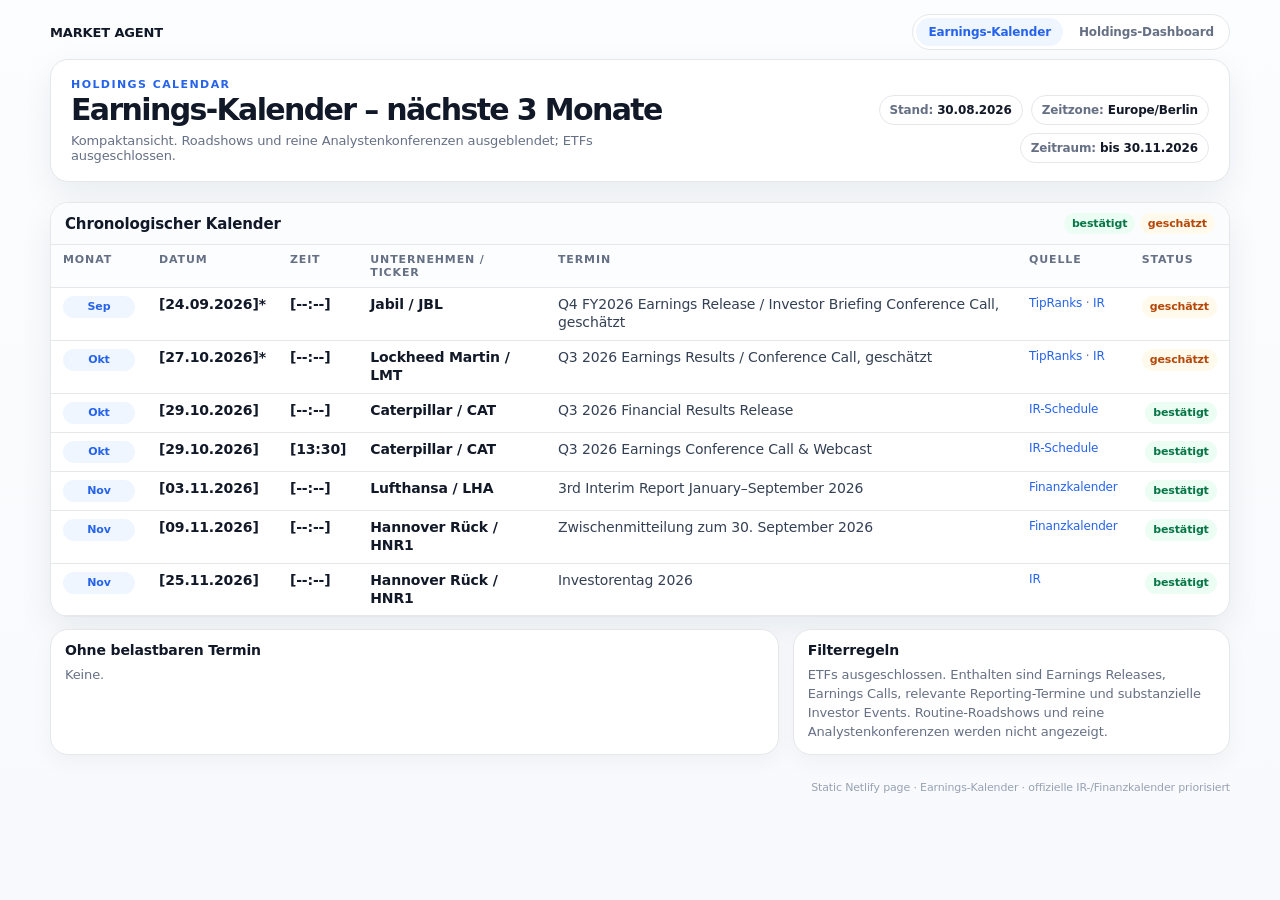
==== index.html @ cf8c3085 "Update earnings calendar for 2026-08-30" ====
<!doctype html><html lang="de"><head><meta charset="utf-8"><meta name="viewport" content="width=device-width,initial-scale=1"><meta name="color-scheme" content="light"><title>Earnings-Kalender</title><style>:root{--bg:#f7f9fc;--panel:#fff;--ink:#111827;--muted:#667085;--line:#e5e7eb;--blue:#2563eb;--blue-bg:#eff6ff;--green:#067647;--green-bg:#ecfdf3;--orange:#b54708;--orange-bg:#fffaeb;--shadow:0 12px 34px rgba(16,24,40,.07);--radius:18px}*{box-sizing:border-box}body{margin:0;min-height:100vh;background:linear-gradient(180deg,#fbfdff 0%,var(--bg) 100%);color:var(--ink);font-family:Inter,ui-sans-serif,system-ui,-apple-system,BlinkMacSystemFont,"Segoe UI",Roboto,Arial,sans-serif;font-size:14px;letter-spacing:-.01em}a{color:var(--blue);text-decoration:none}.shell{width:min(1180px,calc(100% - 28px));margin:0 auto}header{padding:14px 0 10px}.topnav{display:flex;align-items:center;justify-content:space-between;gap:16px;margin-bottom:9px}.brand{font-size:13px;font-weight:850}.nav{display:flex;gap:4px;border:1px solid var(--line);border-radius:999px;background:#fff;padding:3px}.nav a{padding:7px 12px;border-radius:999px;color:var(--muted);font-size:12px;font-weight:800}.nav a.active{background:var(--blue-bg);color:var(--blue)}.hero{display:flex;justify-content:space-between;gap:18px;align-items:flex-end;border:1px solid var(--line);border-radius:var(--radius);background:#fff;box-shadow:var(--shadow);padding:18px 20px}.kicker{margin:0 0 4px;color:var(--blue);font-size:11px;font-weight:800;letter-spacing:.13em;text-transform:uppercase}h1{margin:0;font-size:30px;line-height:1;font-weight:850;letter-spacing:-.055em}.sub{margin:8px 0 0;color:var(--muted);font-size:13px}.meta{display:flex;gap:8px;flex-wrap:wrap;justify-content:flex-end}.chip{border:1px solid var(--line);border-radius:999px;background:#fff;padding:7px 10px;color:var(--muted);font-size:12px;font-weight:700}.chip strong{color:var(--ink)}main{padding:10px 0 26px}.card{border:1px solid var(--line);border-radius:var(--radius);background:var(--panel);box-shadow:var(--shadow);overflow:hidden}.bar{display:flex;justify-content:space-between;align-items:center;padding:10px 14px;border-bottom:1px solid var(--line);background:#fbfcfe}.bar h2{margin:0;font-size:15px}.tag{display:inline-flex;align-items:center;border-radius:999px;padding:4px 8px;font-size:11px;font-weight:800}.ok{background:var(--green-bg);color:var(--green)}.est{background:var(--orange-bg);color:var(--orange)}table{width:100%;border-collapse:collapse}th,td{padding:8px 12px;border-bottom:1px solid var(--line);vertical-align:top;text-align:left}th{font-size:11px;color:var(--muted);text-transform:uppercase;letter-spacing:.08em;background:#fcfdff}td{line-height:1.28}.date,.time{font-variant-numeric:tabular-nums;font-weight:800;white-space:nowrap}.company{font-weight:820}.event{color:#344054}.src{font-size:12px;color:var(--muted);white-space:nowrap}.status{text-align:right}.month{display:inline-flex;min-width:72px;justify-content:center;border-radius:999px;background:var(--blue-bg);color:var(--blue);padding:4px 7px;font-size:11px;font-weight:850}.status .tag{justify-content:center;min-width:72px}.foot{display:grid;grid-template-columns:1.25fr .75fr;gap:14px;margin-top:12px}.note{border:1px solid var(--line);border-radius:var(--radius);background:#fff;padding:12px 14px;box-shadow:0 8px 22px rgba(16,24,40,.04)}.note h3{margin:0 0 8px;font-size:14px}.note p,.note li{color:var(--muted);font-size:13px;line-height:1.45}.note p{margin:0}.note ul{margin:0;padding-left:18px}footer{padding:0 0 18px;color:#98a2b3;font-size:11px;text-align:right}@media(max-width:760px){.hero{display:block}.meta{justify-content:flex-start;margin-top:12px}table{font-size:12px}th,td{padding:7px 8px}.hide-sm{display:none}.foot{grid-template-columns:1fr}h1{font-size:25px}}</style></head><body><header class="shell"><div class="topnav"><div class="brand">MARKET AGENT</div><nav class="nav"><a class="active" href="/">Earnings-Kalender</a><a href="/dashboard.html">Holdings-Dashboard</a></nav></div><section class="hero"><div><p class="kicker">Holdings Calendar</p><h1>Earnings-Kalender – nächste 3 Monate</h1><p class="sub">Kompaktansicht. Roadshows und reine Analystenkonferenzen ausgeblendet; ETFs ausgeschlossen.</p></div><div class="meta"><span class="chip">Stand: <strong>30.08.2026</strong></span><span class="chip">Zeitzone: <strong>Europe/Berlin</strong></span><span class="chip">Zeitraum: <strong>bis 30.11.2026</strong></span></div></section></header><main class="shell"><section class="card"><div class="bar"><h2>Chronologischer Kalender</h2><div><span class="tag ok">bestätigt</span> <span class="tag est">geschätzt</span></div></div><table><thead><tr><th>Monat</th><th>Datum</th><th>Zeit</th><th>Unternehmen / Ticker</th><th>Termin</th><th class="hide-sm">Quelle</th><th>Status</th></tr></thead><tbody><tr><td><span class="month">Sep</span></td><td class="date">[24.09.2026]*</td><td class="time">[--:--]</td><td class="company">Jabil / JBL</td><td class="event">Q4 FY2026 Earnings Release / Investor Briefing Conference Call, geschätzt</td><td class="src hide-sm"><a href="https://www.tipranks.com/stocks/jbl/earnings">TipRanks</a> · <a href="https://investors.jabil.com/events-and-presentations/default.aspx">IR</a></td><td class="status"><span class="tag est">geschätzt</span></td></tr><tr><td><span class="month">Okt</span></td><td class="date">[27.10.2026]*</td><td class="time">[--:--]</td><td class="company">Lockheed Martin / LMT</td><td class="event">Q3 2026 Earnings Results / Conference Call, geschätzt</td><td class="src hide-sm"><a href="https://www.tipranks.com/stocks/lmt/earnings">TipRanks</a> · <a href="https://investors.lockheedmartin.com/news-and-events/calendar-of-events">IR</a></td><td class="status"><span class="tag est">geschätzt</span></td></tr><tr><td><span class="month">Okt</span></td><td class="date">[29.10.2026]</td><td class="time">[--:--]</td><td class="company">Caterpillar / CAT</td><td class="event">Q3 2026 Financial Results Release</td><td class="src hide-sm"><a href="https://s25.q4cdn.com/358376879/files/doc_financials/2026/q1/1Q-2026-Analyst-Slide-Deck_Final.pdf">IR-Schedule</a></td><td class="status"><span class="tag ok">bestätigt</span></td></tr><tr><td><span class="month">Okt</span></td><td class="date">[29.10.2026]</td><td class="time">[13:30]</td><td class="company">Caterpillar / CAT</td><td class="event">Q3 2026 Earnings Conference Call &amp; Webcast</td><td class="src hide-sm"><a href="https://s25.q4cdn.com/358376879/files/doc_financials/2026/q1/1Q-2026-Analyst-Slide-Deck_Final.pdf">IR-Schedule</a></td><td class="status"><span class="tag ok">bestätigt</span></td></tr><tr><td><span class="month">Nov</span></td><td class="date">[03.11.2026]</td><td class="time">[--:--]</td><td class="company">Lufthansa / LHA</td><td class="event">3rd Interim Report January–September 2026</td><td class="src hide-sm"><a href="https://investor-relations.lufthansagroup.com/en/events/financial-calendar.html">Finanzkalender</a></td><td class="status"><span class="tag ok">bestätigt</span></td></tr><tr><td><span class="month">Nov</span></td><td class="date">[09.11.2026]</td><td class="time">[--:--]</td><td class="company">Hannover Rück / HNR1</td><td class="event">Zwischenmitteilung zum 30. September 2026</td><td class="src hide-sm"><a href="https://www.hannover-re.com/de/investoren/events-und-praesentationen/">Finanzkalender</a></td><td class="status"><span class="tag ok">bestätigt</span></td></tr><tr><td><span class="month">Nov</span></td><td class="date">[25.11.2026]</td><td class="time">[--:--]</td><td class="company">Hannover Rück / HNR1</td><td class="event">Investorentag 2026</td><td class="src hide-sm"><a href="https://www.hannover-re.com/de/investoren/events-und-praesentationen/investorentag/">IR</a></td><td class="status"><span class="tag ok">bestätigt</span></td></tr></tbody></table></section><section class="foot"><div class="note"><h3>Ohne belastbaren Termin</h3><p>Keine.</p></div><div class="note"><h3>Filterregeln</h3><p>ETFs ausgeschlossen. Enthalten sind Earnings Releases, Earnings Calls, relevante Reporting-Termine und substanzielle Investor Events. Routine-Roadshows und reine Analystenkonferenzen werden nicht angezeigt.</p></div></section></main><footer class="shell">Static Netlify page · Earnings-Kalender · offizielle IR-/Finanzkalender priorisiert</footer></body></html>
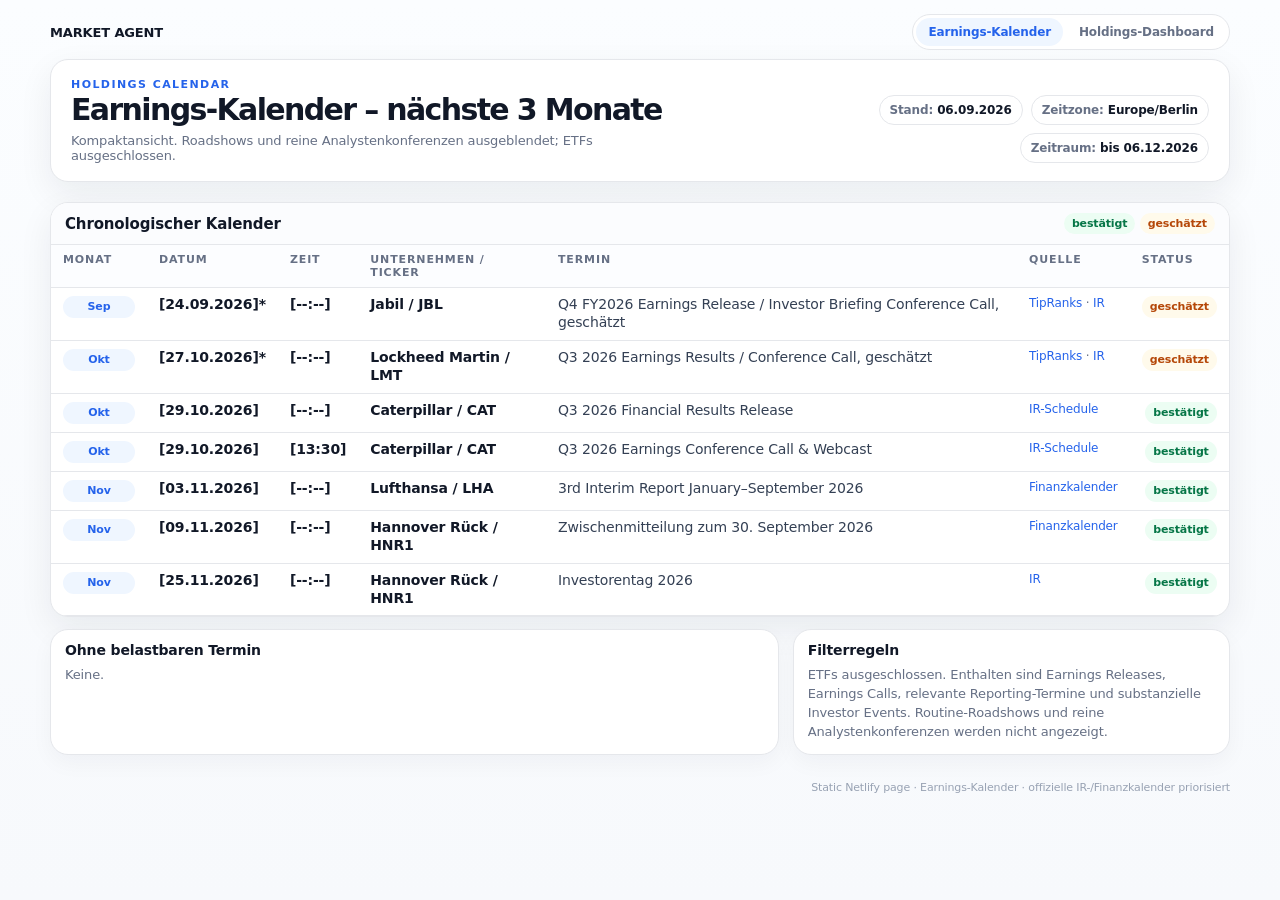
==== commit 592110db: "Update earnings calendar for 2026-09-06" ====
--- a/index.html
+++ b/index.html
@@ -1 +1 @@
-<!doctype html><html lang="de"><head><meta charset="utf-8"><meta name="viewport" content="width=device-width,initial-scale=1"><meta name="color-scheme" content="light"><title>Earnings-Kalender</title><style>:root{--bg:#f7f9fc;--panel:#fff;--ink:#111827;--muted:#667085;--line:#e5e7eb;--blue:#2563eb;--blue-bg:#eff6ff;--green:#067647;--green-bg:#ecfdf3;--orange:#b54708;--orange-bg:#fffaeb;--shadow:0 12px 34px rgba(16,24,40,.07);--radius:18px}*{box-sizing:border-box}body{margin:0;min-height:100vh;background:linear-gradient(180deg,#fbfdff 0%,var(--bg) 100%);color:var(--ink);font-family:Inter,ui-sans-serif,system-ui,-apple-system,BlinkMacSystemFont,"Segoe UI",Roboto,Arial,sans-serif;font-size:14px;letter-spacing:-.01em}a{color:var(--blue);text-decoration:none}.shell{width:min(1180px,calc(100% - 28px));margin:0 auto}header{padding:14px 0 10px}.topnav{display:flex;align-items:center;justify-content:space-between;gap:16px;margin-bottom:9px}.brand{font-size:13px;font-weight:850}.nav{display:flex;gap:4px;border:1px solid var(--line);border-radius:999px;background:#fff;padding:3px}.nav a{padding:7px 12px;border-radius:999px;color:var(--muted);font-size:12px;font-weight:800}.nav a.active{background:var(--blue-bg);color:var(--blue)}.hero{display:flex;justify-content:space-between;gap:18px;align-items:flex-end;border:1px solid var(--line);border-radius:var(--radius);background:#fff;box-shadow:var(--shadow);padding:18px 20px}.kicker{margin:0 0 4px;color:var(--blue);font-size:11px;font-weight:800;letter-spacing:.13em;text-transform:uppercase}h1{margin:0;font-size:30px;line-height:1;font-weight:850;letter-spacing:-.055em}.sub{margin:8px 0 0;color:var(--muted);font-size:13px}.meta{display:flex;gap:8px;flex-wrap:wrap;justify-content:flex-end}.chip{border:1px solid var(--line);border-radius:999px;background:#fff;padding:7px 10px;color:var(--muted);font-size:12px;font-weight:700}.chip strong{color:var(--ink)}main{padding:10px 0 26px}.card{border:1px solid var(--line);border-radius:var(--radius);background:var(--panel);box-shadow:var(--shadow);overflow:hidden}.bar{display:flex;justify-content:space-between;align-items:center;padding:10px 14px;border-bottom:1px solid var(--line);background:#fbfcfe}.bar h2{margin:0;font-size:15px}.tag{display:inline-flex;align-items:center;border-radius:999px;padding:4px 8px;font-size:11px;font-weight:800}.ok{background:var(--green-bg);color:var(--green)}.est{background:var(--orange-bg);color:var(--orange)}table{width:100%;border-collapse:collapse}th,td{padding:8px 12px;border-bottom:1px solid var(--line);vertical-align:top;text-align:left}th{font-size:11px;color:var(--muted);text-transform:uppercase;letter-spacing:.08em;background:#fcfdff}td{line-height:1.28}.date,.time{font-variant-numeric:tabular-nums;font-weight:800;white-space:nowrap}.company{font-weight:820}.event{color:#344054}.src{font-size:12px;color:var(--muted);white-space:nowrap}.status{text-align:right}.month{display:inline-flex;min-width:72px;justify-content:center;border-radius:999px;background:var(--blue-bg);color:var(--blue);padding:4px 7px;font-size:11px;font-weight:850}.status .tag{justify-content:center;min-width:72px}.foot{display:grid;grid-template-columns:1.25fr .75fr;gap:14px;margin-top:12px}.note{border:1px solid var(--line);border-radius:var(--radius);background:#fff;padding:12px 14px;box-shadow:0 8px 22px rgba(16,24,40,.04)}.note h3{margin:0 0 8px;font-size:14px}.note p,.note li{color:var(--muted);font-size:13px;line-height:1.45}.note p{margin:0}.note ul{margin:0;padding-left:18px}footer{padding:0 0 18px;color:#98a2b3;font-size:11px;text-align:right}@media(max-width:760px){.hero{display:block}.meta{justify-content:flex-start;margin-top:12px}table{font-size:12px}th,td{padding:7px 8px}.hide-sm{display:none}.foot{grid-template-columns:1fr}h1{font-size:25px}}</style></head><body><header class="shell"><div class="topnav"><div class="brand">MARKET AGENT</div><nav class="nav"><a class="active" href="/">Earnings-Kalender</a><a href="/dashboard.html">Holdings-Dashboard</a></nav></div><section class="hero"><div><p class="kicker">Holdings Calendar</p><h1>Earnings-Kalender – nächste 3 Monate</h1><p class="sub">Kompaktansicht. Roadshows und reine Analystenkonferenzen ausgeblendet; ETFs ausgeschlossen.</p></div><div class="meta"><span class="chip">Stand: <strong>30.08.2026</strong></span><span class="chip">Zeitzone: <strong>Europe/Berlin</strong></span><span class="chip">Zeitraum: <strong>bis 30.11.2026</strong></span></div></section></header><main class="shell"><section class="card"><div class="bar"><h2>Chronologischer Kalender</h2><div><span class="tag ok">bestätigt</span> <span class="tag est">geschätzt</span></div></div><table><thead><tr><th>Monat</th><th>Datum</th><th>Zeit</th><th>Unternehmen / Ticker</th><th>Termin</th><th class="hide-sm">Quelle</th><th>Status</th></tr></thead><tbody><tr><td><span class="month">Sep</span></td><td class="date">[24.09.2026]*</td><td class="time">[--:--]</td><td class="company">Jabil / JBL</td><td class="event">Q4 FY2026 Earnings Release / Investor Briefing Conference Call, geschätzt</td><td class="src hide-sm"><a href="https://www.tipranks.com/stocks/jbl/earnings">TipRanks</a> · <a href="https://investors.jabil.com/events-and-presentations/default.aspx">IR</a></td><td class="status"><span class="tag est">geschätzt</span></td></tr><tr><td><span class="month">Okt</span></td><td class="date">[27.10.2026]*</td><td class="time">[--:--]</td><td class="company">Lockheed Martin / LMT</td><td class="event">Q3 2026 Earnings Results / Conference Call, geschätzt</td><td class="src hide-sm"><a href="https://www.tipranks.com/stocks/lmt/earnings">TipRanks</a> · <a href="https://investors.lockheedmartin.com/news-and-events/calendar-of-events">IR</a></td><td class="status"><span class="tag est">geschätzt</span></td></tr><tr><td><span class="month">Okt</span></td><td class="date">[29.10.2026]</td><td class="time">[--:--]</td><td class="company">Caterpillar / CAT</td><td class="event">Q3 2026 Financial Results Release</td><td class="src hide-sm"><a href="https://s25.q4cdn.com/358376879/files/doc_financials/2026/q1/1Q-2026-Analyst-Slide-Deck_Final.pdf">IR-Schedule</a></td><td class="status"><span class="tag ok">bestätigt</span></td></tr><tr><td><span class="month">Okt</span></td><td class="date">[29.10.2026]</td><td class="time">[13:30]</td><td class="company">Caterpillar / CAT</td><td class="event">Q3 2026 Earnings Conference Call &amp; Webcast</td><td class="src hide-sm"><a href="https://s25.q4cdn.com/358376879/files/doc_financials/2026/q1/1Q-2026-Analyst-Slide-Deck_Final.pdf">IR-Schedule</a></td><td class="status"><span class="tag ok">bestätigt</span></td></tr><tr><td><span class="month">Nov</span></td><td class="date">[03.11.2026]</td><td class="time">[--:--]</td><td class="company">Lufthansa / LHA</td><td class="event">3rd Interim Report January–September 2026</td><td class="src hide-sm"><a href="https://investor-relations.lufthansagroup.com/en/events/financial-calendar.html">Finanzkalender</a></td><td class="status"><span class="tag ok">bestätigt</span></td></tr><tr><td><span class="month">Nov</span></td><td class="date">[09.11.2026]</td><td class="time">[--:--]</td><td class="company">Hannover Rück / HNR1</td><td class="event">Zwischenmitteilung zum 30. September 2026</td><td class="src hide-sm"><a href="https://www.hannover-re.com/de/investoren/events-und-praesentationen/">Finanzkalender</a></td><td class="status"><span class="tag ok">bestätigt</span></td></tr><tr><td><span class="month">Nov</span></td><td class="date">[25.11.2026]</td><td class="time">[--:--]</td><td class="company">Hannover Rück / HNR1</td><td class="event">Investorentag 2026</td><td class="src hide-sm"><a href="https://www.hannover-re.com/de/investoren/events-und-praesentationen/investorentag/">IR</a></td><td class="status"><span class="tag ok">bestätigt</span></td></tr></tbody></table></section><section class="foot"><div class="note"><h3>Ohne belastbaren Termin</h3><p>Keine.</p></div><div class="note"><h3>Filterregeln</h3><p>ETFs ausgeschlossen. Enthalten sind Earnings Releases, Earnings Calls, relevante Reporting-Termine und substanzielle Investor Events. Routine-Roadshows und reine Analystenkonferenzen werden nicht angezeigt.</p></div></section></main><footer class="shell">Static Netlify page · Earnings-Kalender · offizielle IR-/Finanzkalender priorisiert</footer></body></html>+<!doctype html><html lang="de"><head><meta charset="utf-8"><meta name="viewport" content="width=device-width,initial-scale=1"><meta name="color-scheme" content="light"><title>Earnings-Kalender</title><style>:root{--bg:#f7f9fc;--panel:#fff;--ink:#111827;--muted:#667085;--line:#e5e7eb;--blue:#2563eb;--blue-bg:#eff6ff;--green:#067647;--green-bg:#ecfdf3;--orange:#b54708;--orange-bg:#fffaeb;--shadow:0 12px 34px rgba(16,24,40,.07);--radius:18px}*{box-sizing:border-box}body{margin:0;min-height:100vh;background:linear-gradient(180deg,#fbfdff 0%,var(--bg) 100%);color:var(--ink);font-family:Inter,ui-sans-serif,system-ui,-apple-system,BlinkMacSystemFont,"Segoe UI",Roboto,Arial,sans-serif;font-size:14px;letter-spacing:-.01em}a{color:var(--blue);text-decoration:none}.shell{width:min(1180px,calc(100% - 28px));margin:0 auto}header{padding:14px 0 10px}.topnav{display:flex;align-items:center;justify-content:space-between;gap:16px;margin-bottom:9px}.brand{font-size:13px;font-weight:850}.nav{display:flex;gap:4px;border:1px solid var(--line);border-radius:999px;background:#fff;padding:3px}.nav a{padding:7px 12px;border-radius:999px;color:var(--muted);font-size:12px;font-weight:800}.nav a.active{background:var(--blue-bg);color:var(--blue)}.hero{display:flex;justify-content:space-between;gap:18px;align-items:flex-end;border:1px solid var(--line);border-radius:var(--radius);background:#fff;box-shadow:var(--shadow);padding:18px 20px}.kicker{margin:0 0 4px;color:var(--blue);font-size:11px;font-weight:800;letter-spacing:.13em;text-transform:uppercase}h1{margin:0;font-size:30px;line-height:1;font-weight:850;letter-spacing:-.055em}.sub{margin:8px 0 0;color:var(--muted);font-size:13px}.meta{display:flex;gap:8px;flex-wrap:wrap;justify-content:flex-end}.chip{border:1px solid var(--line);border-radius:999px;background:#fff;padding:7px 10px;color:var(--muted);font-size:12px;font-weight:700}.chip strong{color:var(--ink)}main{padding:10px 0 26px}.card{border:1px solid var(--line);border-radius:var(--radius);background:var(--panel);box-shadow:var(--shadow);overflow:hidden}.bar{display:flex;justify-content:space-between;align-items:center;padding:10px 14px;border-bottom:1px solid var(--line);background:#fbfcfe}.bar h2{margin:0;font-size:15px}.tag{display:inline-flex;align-items:center;border-radius:999px;padding:4px 8px;font-size:11px;font-weight:800}.ok{background:var(--green-bg);color:var(--green)}.est{background:var(--orange-bg);color:var(--orange)}table{width:100%;border-collapse:collapse}th,td{padding:8px 12px;border-bottom:1px solid var(--line);vertical-align:top;text-align:left}th{font-size:11px;color:var(--muted);text-transform:uppercase;letter-spacing:.08em;background:#fcfdff}td{line-height:1.28}.date,.time{font-variant-numeric:tabular-nums;font-weight:800;white-space:nowrap}.company{font-weight:820}.event{color:#344054}.src{font-size:12px;color:var(--muted);white-space:nowrap}.status{text-align:right}.month{display:inline-flex;min-width:72px;justify-content:center;border-radius:999px;background:var(--blue-bg);color:var(--blue);padding:4px 7px;font-size:11px;font-weight:850}.status .tag{justify-content:center;min-width:72px}.foot{display:grid;grid-template-columns:1.25fr .75fr;gap:14px;margin-top:12px}.note{border:1px solid var(--line);border-radius:var(--radius);background:#fff;padding:12px 14px;box-shadow:0 8px 22px rgba(16,24,40,.04)}.note h3{margin:0 0 8px;font-size:14px}.note p,.note li{color:var(--muted);font-size:13px;line-height:1.45}.note p{margin:0}.note ul{margin:0;padding-left:18px}footer{padding:0 0 18px;color:#98a2b3;font-size:11px;text-align:right}@media(max-width:760px){.hero{display:block}.meta{justify-content:flex-start;margin-top:12px}table{font-size:12px}th,td{padding:7px 8px}.hide-sm{display:none}.foot{grid-template-columns:1fr}h1{font-size:25px}}</style></head><body><header class="shell"><div class="topnav"><div class="brand">MARKET AGENT</div><nav class="nav"><a class="active" href="/">Earnings-Kalender</a><a href="/dashboard.html">Holdings-Dashboard</a></nav></div><section class="hero"><div><p class="kicker">Holdings Calendar</p><h1>Earnings-Kalender – nächste 3 Monate</h1><p class="sub">Kompaktansicht. Roadshows und reine Analystenkonferenzen ausgeblendet; ETFs ausgeschlossen.</p></div><div class="meta"><span class="chip">Stand: <strong>06.09.2026</strong></span><span class="chip">Zeitzone: <strong>Europe/Berlin</strong></span><span class="chip">Zeitraum: <strong>bis 06.12.2026</strong></span></div></section></header><main class="shell"><section class="card"><div class="bar"><h2>Chronologischer Kalender</h2><div><span class="tag ok">bestätigt</span> <span class="tag est">geschätzt</span></div></div><table><thead><tr><th>Monat</th><th>Datum</th><th>Zeit</th><th>Unternehmen / Ticker</th><th>Termin</th><th class="hide-sm">Quelle</th><th>Status</th></tr></thead><tbody><tr><td><span class="month">Sep</span></td><td class="date">[24.09.2026]*</td><td class="time">[--:--]</td><td class="company">Jabil / JBL</td><td class="event">Q4 FY2026 Earnings Release / Investor Briefing Conference Call, geschätzt</td><td class="src hide-sm"><a href="https://www.tipranks.com/stocks/jbl/earnings">TipRanks</a> · <a href="https://investors.jabil.com/events-and-presentations/default.aspx">IR</a></td><td class="status"><span class="tag est">geschätzt</span></td></tr><tr><td><span class="month">Okt</span></td><td class="date">[27.10.2026]*</td><td class="time">[--:--]</td><td class="company">Lockheed Martin / LMT</td><td class="event">Q3 2026 Earnings Results / Conference Call, geschätzt</td><td class="src hide-sm"><a href="https://www.tipranks.com/stocks/lmt/earnings">TipRanks</a> · <a href="https://investors.lockheedmartin.com/news-and-events/calendar-of-events">IR</a></td><td class="status"><span class="tag est">geschätzt</span></td></tr><tr><td><span class="month">Okt</span></td><td class="date">[29.10.2026]</td><td class="time">[--:--]</td><td class="company">Caterpillar / CAT</td><td class="event">Q3 2026 Financial Results Release</td><td class="src hide-sm"><a href="https://s25.q4cdn.com/358376879/files/doc_financials/2026/q1/1Q-2026-Analyst-Slide-Deck_Final.pdf">IR-Schedule</a></td><td class="status"><span class="tag ok">bestätigt</span></td></tr><tr><td><span class="month">Okt</span></td><td class="date">[29.10.2026]</td><td class="time">[13:30]</td><td class="company">Caterpillar / CAT</td><td class="event">Q3 2026 Earnings Conference Call &amp; Webcast</td><td class="src hide-sm"><a href="https://s25.q4cdn.com/358376879/files/doc_financials/2026/q1/1Q-2026-Analyst-Slide-Deck_Final.pdf">IR-Schedule</a></td><td class="status"><span class="tag ok">bestätigt</span></td></tr><tr><td><span class="month">Nov</span></td><td class="date">[03.11.2026]</td><td class="time">[--:--]</td><td class="company">Lufthansa / LHA</td><td class="event">3rd Interim Report January–September 2026</td><td class="src hide-sm"><a href="https://investor-relations.lufthansagroup.com/en/events/financial-calendar.html">Finanzkalender</a></td><td class="status"><span class="tag ok">bestätigt</span></td></tr><tr><td><span class="month">Nov</span></td><td class="date">[09.11.2026]</td><td class="time">[--:--]</td><td class="company">Hannover Rück / HNR1</td><td class="event">Zwischenmitteilung zum 30. September 2026</td><td class="src hide-sm"><a href="https://www.hannover-re.com/de/investoren/events-und-praesentationen/">Finanzkalender</a></td><td class="status"><span class="tag ok">bestätigt</span></td></tr><tr><td><span class="month">Nov</span></td><td class="date">[25.11.2026]</td><td class="time">[--:--]</td><td class="company">Hannover Rück / HNR1</td><td class="event">Investorentag 2026</td><td class="src hide-sm"><a href="https://www.hannover-re.com/de/investoren/events-und-praesentationen/investorentag/">IR</a></td><td class="status"><span class="tag ok">bestätigt</span></td></tr></tbody></table></section><section class="foot"><div class="note"><h3>Ohne belastbaren Termin</h3><p>Keine.</p></div><div class="note"><h3>Filterregeln</h3><p>ETFs ausgeschlossen. Enthalten sind Earnings Releases, Earnings Calls, relevante Reporting-Termine und substanzielle Investor Events. Routine-Roadshows und reine Analystenkonferenzen werden nicht angezeigt.</p></div></section></main><footer class="shell">Static Netlify page · Earnings-Kalender · offizielle IR-/Finanzkalender priorisiert</footer></body></html>
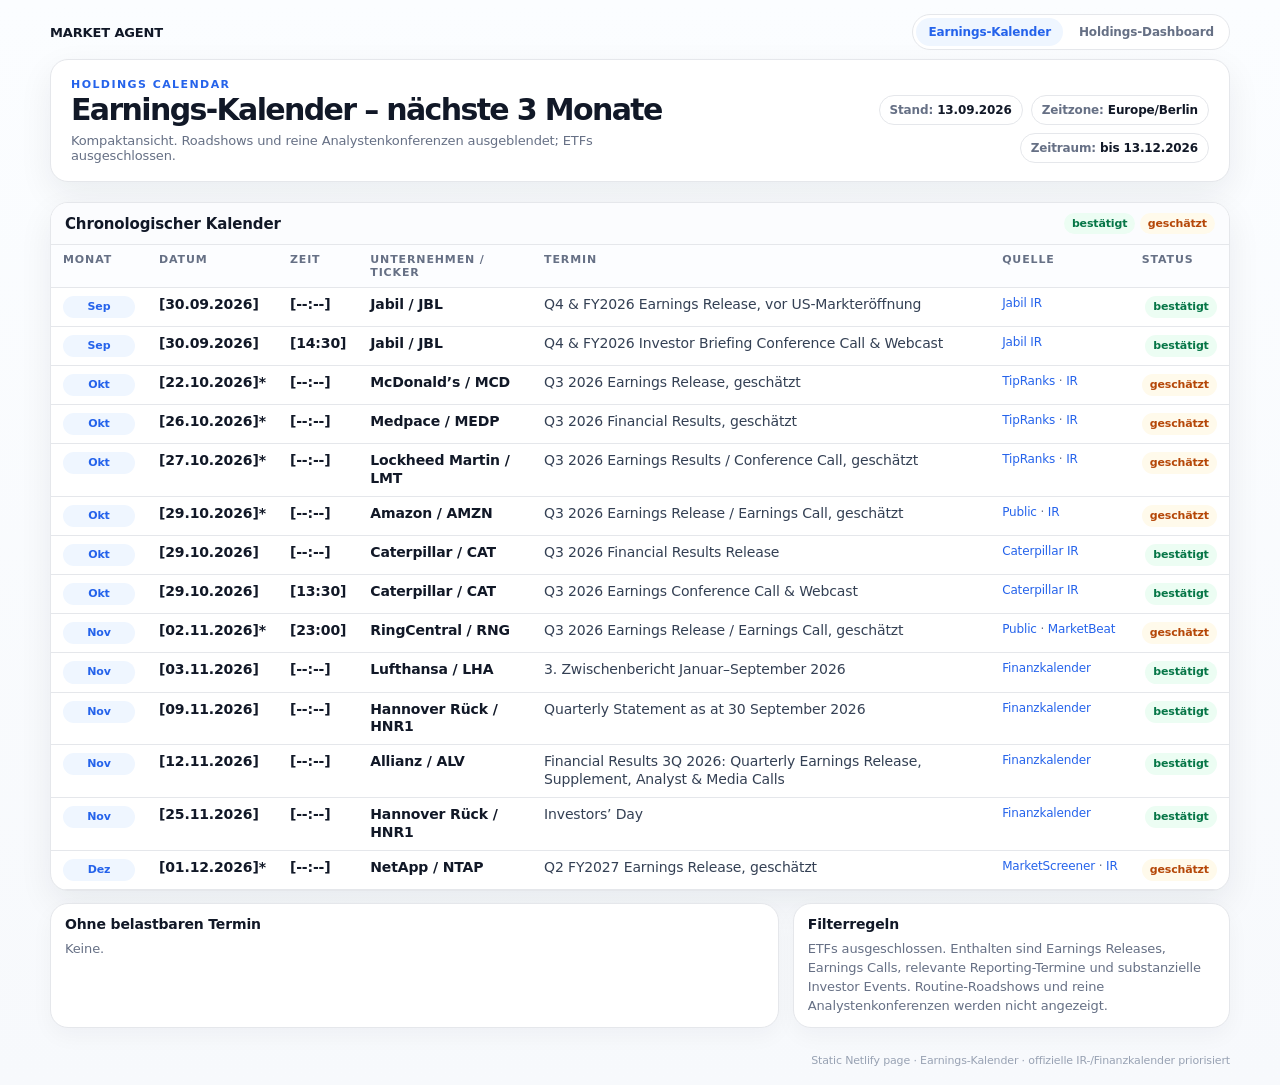
==== commit ec9a65bd: "Update earnings calendar for 2026-09-13" ====
--- a/index.html
+++ b/index.html
@@ -1 +1 @@
-<!doctype html><html lang="de"><head><meta charset="utf-8"><meta name="viewport" content="width=device-width,initial-scale=1"><meta name="color-scheme" content="light"><title>Earnings-Kalender</title><style>:root{--bg:#f7f9fc;--panel:#fff;--ink:#111827;--muted:#667085;--line:#e5e7eb;--blue:#2563eb;--blue-bg:#eff6ff;--green:#067647;--green-bg:#ecfdf3;--orange:#b54708;--orange-bg:#fffaeb;--shadow:0 12px 34px rgba(16,24,40,.07);--radius:18px}*{box-sizing:border-box}body{margin:0;min-height:100vh;background:linear-gradient(180deg,#fbfdff 0%,var(--bg) 100%);color:var(--ink);font-family:Inter,ui-sans-serif,system-ui,-apple-system,BlinkMacSystemFont,"Segoe UI",Roboto,Arial,sans-serif;font-size:14px;letter-spacing:-.01em}a{color:var(--blue);text-decoration:none}.shell{width:min(1180px,calc(100% - 28px));margin:0 auto}header{padding:14px 0 10px}.topnav{display:flex;align-items:center;justify-content:space-between;gap:16px;margin-bottom:9px}.brand{font-size:13px;font-weight:850}.nav{display:flex;gap:4px;border:1px solid var(--line);border-radius:999px;background:#fff;padding:3px}.nav a{padding:7px 12px;border-radius:999px;color:var(--muted);font-size:12px;font-weight:800}.nav a.active{background:var(--blue-bg);color:var(--blue)}.hero{display:flex;justify-content:space-between;gap:18px;align-items:flex-end;border:1px solid var(--line);border-radius:var(--radius);background:#fff;box-shadow:var(--shadow);padding:18px 20px}.kicker{margin:0 0 4px;color:var(--blue);font-size:11px;font-weight:800;letter-spacing:.13em;text-transform:uppercase}h1{margin:0;font-size:30px;line-height:1;font-weight:850;letter-spacing:-.055em}.sub{margin:8px 0 0;color:var(--muted);font-size:13px}.meta{display:flex;gap:8px;flex-wrap:wrap;justify-content:flex-end}.chip{border:1px solid var(--line);border-radius:999px;background:#fff;padding:7px 10px;color:var(--muted);font-size:12px;font-weight:700}.chip strong{color:var(--ink)}main{padding:10px 0 26px}.card{border:1px solid var(--line);border-radius:var(--radius);background:var(--panel);box-shadow:var(--shadow);overflow:hidden}.bar{display:flex;justify-content:space-between;align-items:center;padding:10px 14px;border-bottom:1px solid var(--line);background:#fbfcfe}.bar h2{margin:0;font-size:15px}.tag{display:inline-flex;align-items:center;border-radius:999px;padding:4px 8px;font-size:11px;font-weight:800}.ok{background:var(--green-bg);color:var(--green)}.est{background:var(--orange-bg);color:var(--orange)}table{width:100%;border-collapse:collapse}th,td{padding:8px 12px;border-bottom:1px solid var(--line);vertical-align:top;text-align:left}th{font-size:11px;color:var(--muted);text-transform:uppercase;letter-spacing:.08em;background:#fcfdff}td{line-height:1.28}.date,.time{font-variant-numeric:tabular-nums;font-weight:800;white-space:nowrap}.company{font-weight:820}.event{color:#344054}.src{font-size:12px;color:var(--muted);white-space:nowrap}.status{text-align:right}.month{display:inline-flex;min-width:72px;justify-content:center;border-radius:999px;background:var(--blue-bg);color:var(--blue);padding:4px 7px;font-size:11px;font-weight:850}.status .tag{justify-content:center;min-width:72px}.foot{display:grid;grid-template-columns:1.25fr .75fr;gap:14px;margin-top:12px}.note{border:1px solid var(--line);border-radius:var(--radius);background:#fff;padding:12px 14px;box-shadow:0 8px 22px rgba(16,24,40,.04)}.note h3{margin:0 0 8px;font-size:14px}.note p,.note li{color:var(--muted);font-size:13px;line-height:1.45}.note p{margin:0}.note ul{margin:0;padding-left:18px}footer{padding:0 0 18px;color:#98a2b3;font-size:11px;text-align:right}@media(max-width:760px){.hero{display:block}.meta{justify-content:flex-start;margin-top:12px}table{font-size:12px}th,td{padding:7px 8px}.hide-sm{display:none}.foot{grid-template-columns:1fr}h1{font-size:25px}}</style></head><body><header class="shell"><div class="topnav"><div class="brand">MARKET AGENT</div><nav class="nav"><a class="active" href="/">Earnings-Kalender</a><a href="/dashboard.html">Holdings-Dashboard</a></nav></div><section class="hero"><div><p class="kicker">Holdings Calendar</p><h1>Earnings-Kalender – nächste 3 Monate</h1><p class="sub">Kompaktansicht. Roadshows und reine Analystenkonferenzen ausgeblendet; ETFs ausgeschlossen.</p></div><div class="meta"><span class="chip">Stand: <strong>06.09.2026</strong></span><span class="chip">Zeitzone: <strong>Europe/Berlin</strong></span><span class="chip">Zeitraum: <strong>bis 06.12.2026</strong></span></div></section></header><main class="shell"><section class="card"><div class="bar"><h2>Chronologischer Kalender</h2><div><span class="tag ok">bestätigt</span> <span class="tag est">geschätzt</span></div></div><table><thead><tr><th>Monat</th><th>Datum</th><th>Zeit</th><th>Unternehmen / Ticker</th><th>Termin</th><th class="hide-sm">Quelle</th><th>Status</th></tr></thead><tbody><tr><td><span class="month">Sep</span></td><td class="date">[24.09.2026]*</td><td class="time">[--:--]</td><td class="company">Jabil / JBL</td><td class="event">Q4 FY2026 Earnings Release / Investor Briefing Conference Call, geschätzt</td><td class="src hide-sm"><a href="https://www.tipranks.com/stocks/jbl/earnings">TipRanks</a> · <a href="https://investors.jabil.com/events-and-presentations/default.aspx">IR</a></td><td class="status"><span class="tag est">geschätzt</span></td></tr><tr><td><span class="month">Okt</span></td><td class="date">[27.10.2026]*</td><td class="time">[--:--]</td><td class="company">Lockheed Martin / LMT</td><td class="event">Q3 2026 Earnings Results / Conference Call, geschätzt</td><td class="src hide-sm"><a href="https://www.tipranks.com/stocks/lmt/earnings">TipRanks</a> · <a href="https://investors.lockheedmartin.com/news-and-events/calendar-of-events">IR</a></td><td class="status"><span class="tag est">geschätzt</span></td></tr><tr><td><span class="month">Okt</span></td><td class="date">[29.10.2026]</td><td class="time">[--:--]</td><td class="company">Caterpillar / CAT</td><td class="event">Q3 2026 Financial Results Release</td><td class="src hide-sm"><a href="https://s25.q4cdn.com/358376879/files/doc_financials/2026/q1/1Q-2026-Analyst-Slide-Deck_Final.pdf">IR-Schedule</a></td><td class="status"><span class="tag ok">bestätigt</span></td></tr><tr><td><span class="month">Okt</span></td><td class="date">[29.10.2026]</td><td class="time">[13:30]</td><td class="company">Caterpillar / CAT</td><td class="event">Q3 2026 Earnings Conference Call &amp; Webcast</td><td class="src hide-sm"><a href="https://s25.q4cdn.com/358376879/files/doc_financials/2026/q1/1Q-2026-Analyst-Slide-Deck_Final.pdf">IR-Schedule</a></td><td class="status"><span class="tag ok">bestätigt</span></td></tr><tr><td><span class="month">Nov</span></td><td class="date">[03.11.2026]</td><td class="time">[--:--]</td><td class="company">Lufthansa / LHA</td><td class="event">3rd Interim Report January–September 2026</td><td class="src hide-sm"><a href="https://investor-relations.lufthansagroup.com/en/events/financial-calendar.html">Finanzkalender</a></td><td class="status"><span class="tag ok">bestätigt</span></td></tr><tr><td><span class="month">Nov</span></td><td class="date">[09.11.2026]</td><td class="time">[--:--]</td><td class="company">Hannover Rück / HNR1</td><td class="event">Zwischenmitteilung zum 30. September 2026</td><td class="src hide-sm"><a href="https://www.hannover-re.com/de/investoren/events-und-praesentationen/">Finanzkalender</a></td><td class="status"><span class="tag ok">bestätigt</span></td></tr><tr><td><span class="month">Nov</span></td><td class="date">[25.11.2026]</td><td class="time">[--:--]</td><td class="company">Hannover Rück / HNR1</td><td class="event">Investorentag 2026</td><td class="src hide-sm"><a href="https://www.hannover-re.com/de/investoren/events-und-praesentationen/investorentag/">IR</a></td><td class="status"><span class="tag ok">bestätigt</span></td></tr></tbody></table></section><section class="foot"><div class="note"><h3>Ohne belastbaren Termin</h3><p>Keine.</p></div><div class="note"><h3>Filterregeln</h3><p>ETFs ausgeschlossen. Enthalten sind Earnings Releases, Earnings Calls, relevante Reporting-Termine und substanzielle Investor Events. Routine-Roadshows und reine Analystenkonferenzen werden nicht angezeigt.</p></div></section></main><footer class="shell">Static Netlify page · Earnings-Kalender · offizielle IR-/Finanzkalender priorisiert</footer></body></html>+<!doctype html><html lang="de"><head><meta charset="utf-8"><meta name="viewport" content="width=device-width,initial-scale=1"><meta name="color-scheme" content="light"><title>Earnings-Kalender</title><style>:root{--bg:#f7f9fc;--panel:#fff;--ink:#111827;--muted:#667085;--line:#e5e7eb;--blue:#2563eb;--blue-bg:#eff6ff;--green:#067647;--green-bg:#ecfdf3;--orange:#b54708;--orange-bg:#fffaeb;--shadow:0 12px 34px rgba(16,24,40,.07);--radius:18px}*{box-sizing:border-box}body{margin:0;min-height:100vh;background:linear-gradient(180deg,#fbfdff 0%,var(--bg) 100%);color:var(--ink);font-family:Inter,ui-sans-serif,system-ui,-apple-system,BlinkMacSystemFont,"Segoe UI",Roboto,Arial,sans-serif;font-size:14px;letter-spacing:-.01em}a{color:var(--blue);text-decoration:none}.shell{width:min(1180px,calc(100% - 28px));margin:0 auto}header{padding:14px 0 10px}.topnav{display:flex;align-items:center;justify-content:space-between;gap:16px;margin-bottom:9px}.brand{font-size:13px;font-weight:850}.nav{display:flex;gap:4px;border:1px solid var(--line);border-radius:999px;background:#fff;padding:3px}.nav a{padding:7px 12px;border-radius:999px;color:var(--muted);font-size:12px;font-weight:800}.nav a.active{background:var(--blue-bg);color:var(--blue)}.hero{display:flex;justify-content:space-between;gap:18px;align-items:flex-end;border:1px solid var(--line);border-radius:var(--radius);background:#fff;box-shadow:var(--shadow);padding:18px 20px}.kicker{margin:0 0 4px;color:var(--blue);font-size:11px;font-weight:800;letter-spacing:.13em;text-transform:uppercase}h1{margin:0;font-size:30px;line-height:1;font-weight:850;letter-spacing:-.055em}.sub{margin:8px 0 0;color:var(--muted);font-size:13px}.meta{display:flex;gap:8px;flex-wrap:wrap;justify-content:flex-end}.chip{border:1px solid var(--line);border-radius:999px;background:#fff;padding:7px 10px;color:var(--muted);font-size:12px;font-weight:700}.chip strong{color:var(--ink)}main{padding:10px 0 26px}.card{border:1px solid var(--line);border-radius:var(--radius);background:var(--panel);box-shadow:var(--shadow);overflow:hidden}.bar{display:flex;justify-content:space-between;align-items:center;padding:10px 14px;border-bottom:1px solid var(--line);background:#fbfcfe}.bar h2{margin:0;font-size:15px}.tag{display:inline-flex;align-items:center;border-radius:999px;padding:4px 8px;font-size:11px;font-weight:800}.ok{background:var(--green-bg);color:var(--green)}.est{background:var(--orange-bg);color:var(--orange)}table{width:100%;border-collapse:collapse}th,td{padding:8px 12px;border-bottom:1px solid var(--line);vertical-align:top;text-align:left}th{font-size:11px;color:var(--muted);text-transform:uppercase;letter-spacing:.08em;background:#fcfdff}td{line-height:1.28}.date,.time{font-variant-numeric:tabular-nums;font-weight:800;white-space:nowrap}.company{font-weight:820}.event{color:#344054}.src{font-size:12px;color:var(--muted);white-space:nowrap}.status{text-align:right}.month{display:inline-flex;min-width:72px;justify-content:center;border-radius:999px;background:var(--blue-bg);color:var(--blue);padding:4px 7px;font-size:11px;font-weight:850}.status .tag{justify-content:center;min-width:72px}.foot{display:grid;grid-template-columns:1.25fr .75fr;gap:14px;margin-top:12px}.note{border:1px solid var(--line);border-radius:var(--radius);background:#fff;padding:12px 14px;box-shadow:0 8px 22px rgba(16,24,40,.04)}.note h3{margin:0 0 8px;font-size:14px}.note p,.note li{color:var(--muted);font-size:13px;line-height:1.45}.note p{margin:0}.note ul{margin:0;padding-left:18px}footer{padding:0 0 18px;color:#98a2b3;font-size:11px;text-align:right}@media(max-width:760px){.hero{display:block}.meta{justify-content:flex-start;margin-top:12px}table{font-size:12px}th,td{padding:7px 8px}.hide-sm{display:none}.foot{grid-template-columns:1fr}h1{font-size:25px}}</style></head><body><header class="shell"><div class="topnav"><div class="brand">MARKET AGENT</div><nav class="nav"><a class="active" href="/">Earnings-Kalender</a><a href="/dashboard.html">Holdings-Dashboard</a></nav></div><section class="hero"><div><p class="kicker">Holdings Calendar</p><h1>Earnings-Kalender – nächste 3 Monate</h1><p class="sub">Kompaktansicht. Roadshows und reine Analystenkonferenzen ausgeblendet; ETFs ausgeschlossen.</p></div><div class="meta"><span class="chip">Stand: <strong>13.09.2026</strong></span><span class="chip">Zeitzone: <strong>Europe/Berlin</strong></span><span class="chip">Zeitraum: <strong>bis 13.12.2026</strong></span></div></section></header><main class="shell"><section class="card"><div class="bar"><h2>Chronologischer Kalender</h2><div><span class="tag ok">bestätigt</span> <span class="tag est">geschätzt</span></div></div><table><thead><tr><th>Monat</th><th>Datum</th><th>Zeit</th><th>Unternehmen / Ticker</th><th>Termin</th><th class="hide-sm">Quelle</th><th>Status</th></tr></thead><tbody><tr><td><span class="month">Sep</span></td><td class="date">[30.09.2026]</td><td class="time">[--:--]</td><td class="company">Jabil / JBL</td><td class="event">Q4 &amp; FY2026 Earnings Release, vor US-Markteröffnung</td><td class="src hide-sm"><a href="https://investors.jabil.com/">Jabil IR</a></td><td class="status"><span class="tag ok">bestätigt</span></td></tr><tr><td><span class="month">Sep</span></td><td class="date">[30.09.2026]</td><td class="time">[14:30]</td><td class="company">Jabil / JBL</td><td class="event">Q4 &amp; FY2026 Investor Briefing Conference Call &amp; Webcast</td><td class="src hide-sm"><a href="https://investors.jabil.com/">Jabil IR</a></td><td class="status"><span class="tag ok">bestätigt</span></td></tr><tr><td><span class="month">Okt</span></td><td class="date">[22.10.2026]*</td><td class="time">[--:--]</td><td class="company">McDonald’s / MCD</td><td class="event">Q3 2026 Earnings Release, geschätzt</td><td class="src hide-sm"><a href="https://www.tipranks.com/stocks/mcd/earnings">TipRanks</a> · <a href="https://corporate.mcdonalds.com/corpmcd/investors/events-and-presentations.html">IR</a></td><td class="status"><span class="tag est">geschätzt</span></td></tr><tr><td><span class="month">Okt</span></td><td class="date">[26.10.2026]*</td><td class="time">[--:--]</td><td class="company">Medpace / MEDP</td><td class="event">Q3 2026 Financial Results, geschätzt</td><td class="src hide-sm"><a href="https://www.tipranks.com/stocks/medp/earnings">TipRanks</a> · <a href="https://investor.medpace.com/events-presentations">IR</a></td><td class="status"><span class="tag est">geschätzt</span></td></tr><tr><td><span class="month">Okt</span></td><td class="date">[27.10.2026]*</td><td class="time">[--:--]</td><td class="company">Lockheed Martin / LMT</td><td class="event">Q3 2026 Earnings Results / Conference Call, geschätzt</td><td class="src hide-sm"><a href="https://www.tipranks.com/stocks/lmt/earnings">TipRanks</a> · <a href="https://investors.lockheedmartin.com/news-and-events/calendar-of-events/">IR</a></td><td class="status"><span class="tag est">geschätzt</span></td></tr><tr><td><span class="month">Okt</span></td><td class="date">[29.10.2026]*</td><td class="time">[--:--]</td><td class="company">Amazon / AMZN</td><td class="event">Q3 2026 Earnings Release / Earnings Call, geschätzt</td><td class="src hide-sm"><a href="https://public.com/stocks/amzn/earnings">Public</a> · <a href="https://ir.aboutamazon.com/overview/default.aspx">IR</a></td><td class="status"><span class="tag est">geschätzt</span></td></tr><tr><td><span class="month">Okt</span></td><td class="date">[29.10.2026]</td><td class="time">[--:--]</td><td class="company">Caterpillar / CAT</td><td class="event">Q3 2026 Financial Results Release</td><td class="src hide-sm"><a href="https://investors.caterpillar.com/">Caterpillar IR</a></td><td class="status"><span class="tag ok">bestätigt</span></td></tr><tr><td><span class="month">Okt</span></td><td class="date">[29.10.2026]</td><td class="time">[13:30]</td><td class="company">Caterpillar / CAT</td><td class="event">Q3 2026 Earnings Conference Call &amp; Webcast</td><td class="src hide-sm"><a href="https://investors.caterpillar.com/">Caterpillar IR</a></td><td class="status"><span class="tag ok">bestätigt</span></td></tr><tr><td><span class="month">Nov</span></td><td class="date">[02.11.2026]*</td><td class="time">[23:00]</td><td class="company">RingCentral / RNG</td><td class="event">Q3 2026 Earnings Release / Earnings Call, geschätzt</td><td class="src hide-sm"><a href="https://public.com/stocks/rng/earnings">Public</a> · <a href="https://www.marketbeat.com/stocks/NYSE/RNG/earnings/">MarketBeat</a></td><td class="status"><span class="tag est">geschätzt</span></td></tr><tr><td><span class="month">Nov</span></td><td class="date">[03.11.2026]</td><td class="time">[--:--]</td><td class="company">Lufthansa / LHA</td><td class="event">3. Zwischenbericht Januar–September 2026</td><td class="src hide-sm"><a href="https://investor-relations.lufthansagroup.com/">Finanzkalender</a></td><td class="status"><span class="tag ok">bestätigt</span></td></tr><tr><td><span class="month">Nov</span></td><td class="date">[09.11.2026]</td><td class="time">[--:--]</td><td class="company">Hannover Rück / HNR1</td><td class="event">Quarterly Statement as at 30 September 2026</td><td class="src hide-sm"><a href="https://www.hannover-re.com/en/investors/events-and-presentations/">Finanzkalender</a></td><td class="status"><span class="tag ok">bestätigt</span></td></tr><tr><td><span class="month">Nov</span></td><td class="date">[12.11.2026]</td><td class="time">[--:--]</td><td class="company">Allianz / ALV</td><td class="event">Financial Results 3Q 2026: Quarterly Earnings Release, Supplement, Analyst &amp; Media Calls</td><td class="src hide-sm"><a href="https://www.allianz.com/en/investor_relations/conferences-presentations/financial-calendar.html">Finanzkalender</a></td><td class="status"><span class="tag ok">bestätigt</span></td></tr><tr><td><span class="month">Nov</span></td><td class="date">[25.11.2026]</td><td class="time">[--:--]</td><td class="company">Hannover Rück / HNR1</td><td class="event">Investors’ Day</td><td class="src hide-sm"><a href="https://www.hannover-re.com/en/investors/events-and-presentations/">Finanzkalender</a></td><td class="status"><span class="tag ok">bestätigt</span></td></tr><tr><td><span class="month">Dez</span></td><td class="date">[01.12.2026]*</td><td class="time">[--:--]</td><td class="company">NetApp / NTAP</td><td class="event">Q2 FY2027 Earnings Release, geschätzt</td><td class="src hide-sm"><a href="https://www.marketscreener.com/quote/stock/NETAPP-INC-4889/calendar/">MarketScreener</a> · <a href="https://investors.netapp.com/">IR</a></td><td class="status"><span class="tag est">geschätzt</span></td></tr></tbody></table></section><section class="foot"><div class="note"><h3>Ohne belastbaren Termin</h3><p>Keine.</p></div><div class="note"><h3>Filterregeln</h3><p>ETFs ausgeschlossen. Enthalten sind Earnings Releases, Earnings Calls, relevante Reporting-Termine und substanzielle Investor Events. Routine-Roadshows und reine Analystenkonferenzen werden nicht angezeigt.</p></div></section></main><footer class="shell">Static Netlify page · Earnings-Kalender · offizielle IR-/Finanzkalender priorisiert</footer></body></html>
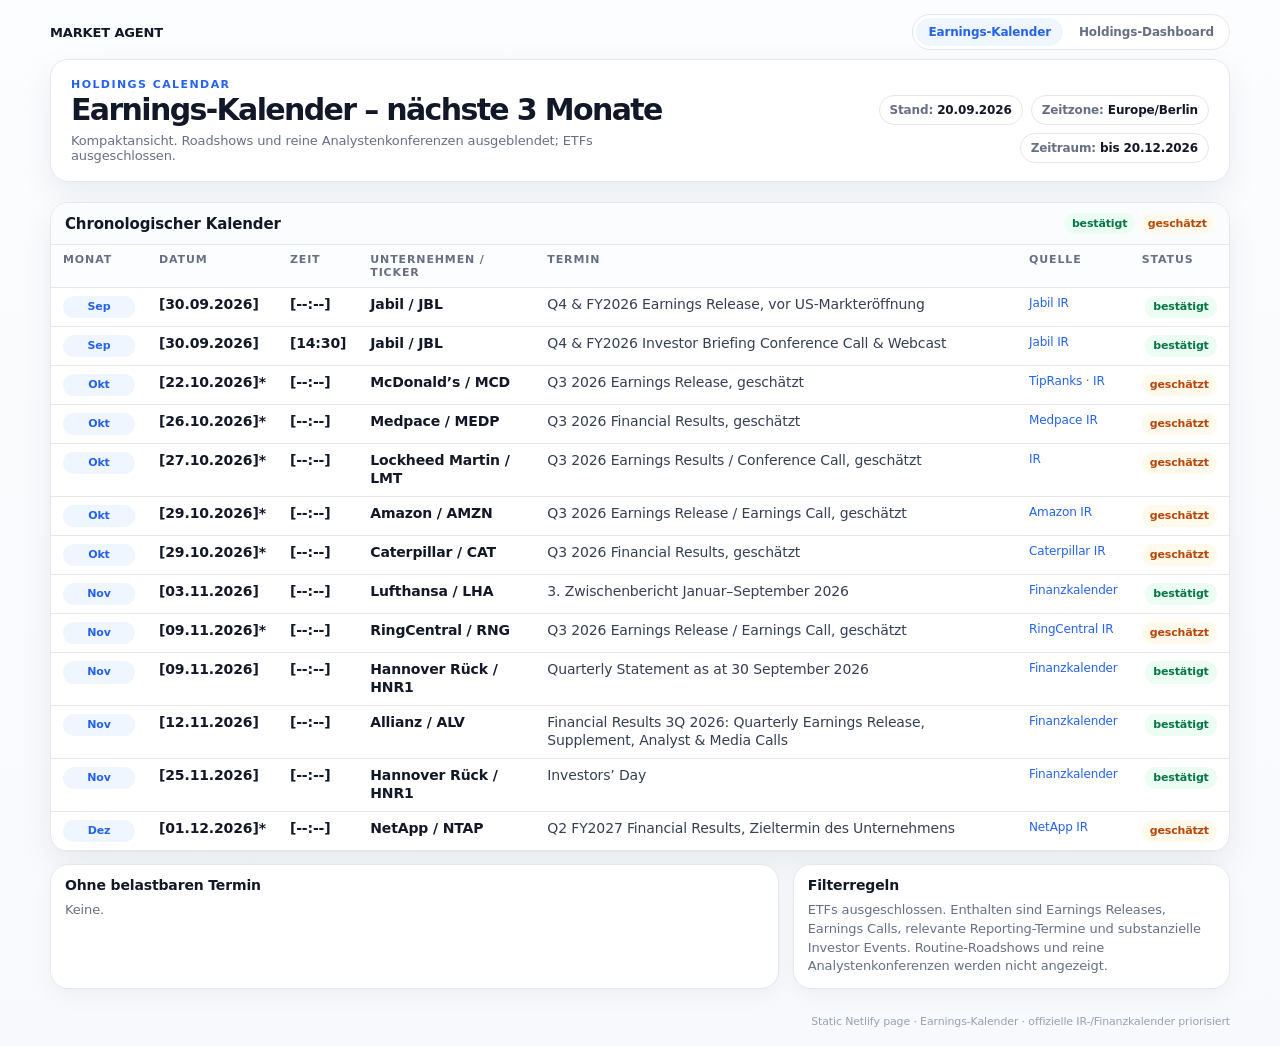
==== commit a3740cd2: "Update earnings calendar through 20 Dec 2026" ====
--- a/index.html
+++ b/index.html
@@ -1 +1 @@
-<!doctype html><html lang="de"><head><meta charset="utf-8"><meta name="viewport" content="width=device-width,initial-scale=1"><meta name="color-scheme" content="light"><title>Earnings-Kalender</title><style>:root{--bg:#f7f9fc;--panel:#fff;--ink:#111827;--muted:#667085;--line:#e5e7eb;--blue:#2563eb;--blue-bg:#eff6ff;--green:#067647;--green-bg:#ecfdf3;--orange:#b54708;--orange-bg:#fffaeb;--shadow:0 12px 34px rgba(16,24,40,.07);--radius:18px}*{box-sizing:border-box}body{margin:0;min-height:100vh;background:linear-gradient(180deg,#fbfdff 0%,var(--bg) 100%);color:var(--ink);font-family:Inter,ui-sans-serif,system-ui,-apple-system,BlinkMacSystemFont,"Segoe UI",Roboto,Arial,sans-serif;font-size:14px;letter-spacing:-.01em}a{color:var(--blue);text-decoration:none}.shell{width:min(1180px,calc(100% - 28px));margin:0 auto}header{padding:14px 0 10px}.topnav{display:flex;align-items:center;justify-content:space-between;gap:16px;margin-bottom:9px}.brand{font-size:13px;font-weight:850}.nav{display:flex;gap:4px;border:1px solid var(--line);border-radius:999px;background:#fff;padding:3px}.nav a{padding:7px 12px;border-radius:999px;color:var(--muted);font-size:12px;font-weight:800}.nav a.active{background:var(--blue-bg);color:var(--blue)}.hero{display:flex;justify-content:space-between;gap:18px;align-items:flex-end;border:1px solid var(--line);border-radius:var(--radius);background:#fff;box-shadow:var(--shadow);padding:18px 20px}.kicker{margin:0 0 4px;color:var(--blue);font-size:11px;font-weight:800;letter-spacing:.13em;text-transform:uppercase}h1{margin:0;font-size:30px;line-height:1;font-weight:850;letter-spacing:-.055em}.sub{margin:8px 0 0;color:var(--muted);font-size:13px}.meta{display:flex;gap:8px;flex-wrap:wrap;justify-content:flex-end}.chip{border:1px solid var(--line);border-radius:999px;background:#fff;padding:7px 10px;color:var(--muted);font-size:12px;font-weight:700}.chip strong{color:var(--ink)}main{padding:10px 0 26px}.card{border:1px solid var(--line);border-radius:var(--radius);background:var(--panel);box-shadow:var(--shadow);overflow:hidden}.bar{display:flex;justify-content:space-between;align-items:center;padding:10px 14px;border-bottom:1px solid var(--line);background:#fbfcfe}.bar h2{margin:0;font-size:15px}.tag{display:inline-flex;align-items:center;border-radius:999px;padding:4px 8px;font-size:11px;font-weight:800}.ok{background:var(--green-bg);color:var(--green)}.est{background:var(--orange-bg);color:var(--orange)}table{width:100%;border-collapse:collapse}th,td{padding:8px 12px;border-bottom:1px solid var(--line);vertical-align:top;text-align:left}th{font-size:11px;color:var(--muted);text-transform:uppercase;letter-spacing:.08em;background:#fcfdff}td{line-height:1.28}.date,.time{font-variant-numeric:tabular-nums;font-weight:800;white-space:nowrap}.company{font-weight:820}.event{color:#344054}.src{font-size:12px;color:var(--muted);white-space:nowrap}.status{text-align:right}.month{display:inline-flex;min-width:72px;justify-content:center;border-radius:999px;background:var(--blue-bg);color:var(--blue);padding:4px 7px;font-size:11px;font-weight:850}.status .tag{justify-content:center;min-width:72px}.foot{display:grid;grid-template-columns:1.25fr .75fr;gap:14px;margin-top:12px}.note{border:1px solid var(--line);border-radius:var(--radius);background:#fff;padding:12px 14px;box-shadow:0 8px 22px rgba(16,24,40,.04)}.note h3{margin:0 0 8px;font-size:14px}.note p,.note li{color:var(--muted);font-size:13px;line-height:1.45}.note p{margin:0}.note ul{margin:0;padding-left:18px}footer{padding:0 0 18px;color:#98a2b3;font-size:11px;text-align:right}@media(max-width:760px){.hero{display:block}.meta{justify-content:flex-start;margin-top:12px}table{font-size:12px}th,td{padding:7px 8px}.hide-sm{display:none}.foot{grid-template-columns:1fr}h1{font-size:25px}}</style></head><body><header class="shell"><div class="topnav"><div class="brand">MARKET AGENT</div><nav class="nav"><a class="active" href="/">Earnings-Kalender</a><a href="/dashboard.html">Holdings-Dashboard</a></nav></div><section class="hero"><div><p class="kicker">Holdings Calendar</p><h1>Earnings-Kalender – nächste 3 Monate</h1><p class="sub">Kompaktansicht. Roadshows und reine Analystenkonferenzen ausgeblendet; ETFs ausgeschlossen.</p></div><div class="meta"><span class="chip">Stand: <strong>13.09.2026</strong></span><span class="chip">Zeitzone: <strong>Europe/Berlin</strong></span><span class="chip">Zeitraum: <strong>bis 13.12.2026</strong></span></div></section></header><main class="shell"><section class="card"><div class="bar"><h2>Chronologischer Kalender</h2><div><span class="tag ok">bestätigt</span> <span class="tag est">geschätzt</span></div></div><table><thead><tr><th>Monat</th><th>Datum</th><th>Zeit</th><th>Unternehmen / Ticker</th><th>Termin</th><th class="hide-sm">Quelle</th><th>Status</th></tr></thead><tbody><tr><td><span class="month">Sep</span></td><td class="date">[30.09.2026]</td><td class="time">[--:--]</td><td class="company">Jabil / JBL</td><td class="event">Q4 &amp; FY2026 Earnings Release, vor US-Markteröffnung</td><td class="src hide-sm"><a href="https://investors.jabil.com/">Jabil IR</a></td><td class="status"><span class="tag ok">bestätigt</span></td></tr><tr><td><span class="month">Sep</span></td><td class="date">[30.09.2026]</td><td class="time">[14:30]</td><td class="company">Jabil / JBL</td><td class="event">Q4 &amp; FY2026 Investor Briefing Conference Call &amp; Webcast</td><td class="src hide-sm"><a href="https://investors.jabil.com/">Jabil IR</a></td><td class="status"><span class="tag ok">bestätigt</span></td></tr><tr><td><span class="month">Okt</span></td><td class="date">[22.10.2026]*</td><td class="time">[--:--]</td><td class="company">McDonald’s / MCD</td><td class="event">Q3 2026 Earnings Release, geschätzt</td><td class="src hide-sm"><a href="https://www.tipranks.com/stocks/mcd/earnings">TipRanks</a> · <a href="https://corporate.mcdonalds.com/corpmcd/investors/events-and-presentations.html">IR</a></td><td class="status"><span class="tag est">geschätzt</span></td></tr><tr><td><span class="month">Okt</span></td><td class="date">[26.10.2026]*</td><td class="time">[--:--]</td><td class="company">Medpace / MEDP</td><td class="event">Q3 2026 Financial Results, geschätzt</td><td class="src hide-sm"><a href="https://www.tipranks.com/stocks/medp/earnings">TipRanks</a> · <a href="https://investor.medpace.com/events-presentations">IR</a></td><td class="status"><span class="tag est">geschätzt</span></td></tr><tr><td><span class="month">Okt</span></td><td class="date">[27.10.2026]*</td><td class="time">[--:--]</td><td class="company">Lockheed Martin / LMT</td><td class="event">Q3 2026 Earnings Results / Conference Call, geschätzt</td><td class="src hide-sm"><a href="https://www.tipranks.com/stocks/lmt/earnings">TipRanks</a> · <a href="https://investors.lockheedmartin.com/news-and-events/calendar-of-events/">IR</a></td><td class="status"><span class="tag est">geschätzt</span></td></tr><tr><td><span class="month">Okt</span></td><td class="date">[29.10.2026]*</td><td class="time">[--:--]</td><td class="company">Amazon / AMZN</td><td class="event">Q3 2026 Earnings Release / Earnings Call, geschätzt</td><td class="src hide-sm"><a href="https://public.com/stocks/amzn/earnings">Public</a> · <a href="https://ir.aboutamazon.com/overview/default.aspx">IR</a></td><td class="status"><span class="tag est">geschätzt</span></td></tr><tr><td><span class="month">Okt</span></td><td class="date">[29.10.2026]</td><td class="time">[--:--]</td><td class="company">Caterpillar / CAT</td><td class="event">Q3 2026 Financial Results Release</td><td class="src hide-sm"><a href="https://investors.caterpillar.com/">Caterpillar IR</a></td><td class="status"><span class="tag ok">bestätigt</span></td></tr><tr><td><span class="month">Okt</span></td><td class="date">[29.10.2026]</td><td class="time">[13:30]</td><td class="company">Caterpillar / CAT</td><td class="event">Q3 2026 Earnings Conference Call &amp; Webcast</td><td class="src hide-sm"><a href="https://investors.caterpillar.com/">Caterpillar IR</a></td><td class="status"><span class="tag ok">bestätigt</span></td></tr><tr><td><span class="month">Nov</span></td><td class="date">[02.11.2026]*</td><td class="time">[23:00]</td><td class="company">RingCentral / RNG</td><td class="event">Q3 2026 Earnings Release / Earnings Call, geschätzt</td><td class="src hide-sm"><a href="https://public.com/stocks/rng/earnings">Public</a> · <a href="https://www.marketbeat.com/stocks/NYSE/RNG/earnings/">MarketBeat</a></td><td class="status"><span class="tag est">geschätzt</span></td></tr><tr><td><span class="month">Nov</span></td><td class="date">[03.11.2026]</td><td class="time">[--:--]</td><td class="company">Lufthansa / LHA</td><td class="event">3. Zwischenbericht Januar–September 2026</td><td class="src hide-sm"><a href="https://investor-relations.lufthansagroup.com/">Finanzkalender</a></td><td class="status"><span class="tag ok">bestätigt</span></td></tr><tr><td><span class="month">Nov</span></td><td class="date">[09.11.2026]</td><td class="time">[--:--]</td><td class="company">Hannover Rück / HNR1</td><td class="event">Quarterly Statement as at 30 September 2026</td><td class="src hide-sm"><a href="https://www.hannover-re.com/en/investors/events-and-presentations/">Finanzkalender</a></td><td class="status"><span class="tag ok">bestätigt</span></td></tr><tr><td><span class="month">Nov</span></td><td class="date">[12.11.2026]</td><td class="time">[--:--]</td><td class="company">Allianz / ALV</td><td class="event">Financial Results 3Q 2026: Quarterly Earnings Release, Supplement, Analyst &amp; Media Calls</td><td class="src hide-sm"><a href="https://www.allianz.com/en/investor_relations/conferences-presentations/financial-calendar.html">Finanzkalender</a></td><td class="status"><span class="tag ok">bestätigt</span></td></tr><tr><td><span class="month">Nov</span></td><td class="date">[25.11.2026]</td><td class="time">[--:--]</td><td class="company">Hannover Rück / HNR1</td><td class="event">Investors’ Day</td><td class="src hide-sm"><a href="https://www.hannover-re.com/en/investors/events-and-presentations/">Finanzkalender</a></td><td class="status"><span class="tag ok">bestätigt</span></td></tr><tr><td><span class="month">Dez</span></td><td class="date">[01.12.2026]*</td><td class="time">[--:--]</td><td class="company">NetApp / NTAP</td><td class="event">Q2 FY2027 Earnings Release, geschätzt</td><td class="src hide-sm"><a href="https://www.marketscreener.com/quote/stock/NETAPP-INC-4889/calendar/">MarketScreener</a> · <a href="https://investors.netapp.com/">IR</a></td><td class="status"><span class="tag est">geschätzt</span></td></tr></tbody></table></section><section class="foot"><div class="note"><h3>Ohne belastbaren Termin</h3><p>Keine.</p></div><div class="note"><h3>Filterregeln</h3><p>ETFs ausgeschlossen. Enthalten sind Earnings Releases, Earnings Calls, relevante Reporting-Termine und substanzielle Investor Events. Routine-Roadshows und reine Analystenkonferenzen werden nicht angezeigt.</p></div></section></main><footer class="shell">Static Netlify page · Earnings-Kalender · offizielle IR-/Finanzkalender priorisiert</footer></body></html>+<!doctype html><html lang="de"><head><meta charset="utf-8"><meta name="viewport" content="width=device-width,initial-scale=1"><meta name="color-scheme" content="light"><title>Earnings-Kalender</title><style>:root{--bg:#f7f9fc;--panel:#fff;--ink:#111827;--muted:#667085;--line:#e5e7eb;--blue:#2563eb;--blue-bg:#eff6ff;--green:#067647;--green-bg:#ecfdf3;--orange:#b54708;--orange-bg:#fffaeb;--shadow:0 12px 34px rgba(16,24,40,.07);--radius:18px}*{box-sizing:border-box}body{margin:0;min-height:100vh;background:linear-gradient(180deg,#fbfdff 0%,var(--bg) 100%);color:var(--ink);font-family:Inter,ui-sans-serif,system-ui,-apple-system,BlinkMacSystemFont,"Segoe UI",Roboto,Arial,sans-serif;font-size:14px;letter-spacing:-.01em}a{color:var(--blue);text-decoration:none}.shell{width:min(1180px,calc(100% - 28px));margin:0 auto}header{padding:14px 0 10px}.topnav{display:flex;align-items:center;justify-content:space-between;gap:16px;margin-bottom:9px}.brand{font-size:13px;font-weight:850}.nav{display:flex;gap:4px;border:1px solid var(--line);border-radius:999px;background:#fff;padding:3px}.nav a{padding:7px 12px;border-radius:999px;color:var(--muted);font-size:12px;font-weight:800}.nav a.active{background:var(--blue-bg);color:var(--blue)}.hero{display:flex;justify-content:space-between;gap:18px;align-items:flex-end;border:1px solid var(--line);border-radius:var(--radius);background:#fff;box-shadow:var(--shadow);padding:18px 20px}.kicker{margin:0 0 4px;color:var(--blue);font-size:11px;font-weight:800;letter-spacing:.13em;text-transform:uppercase}h1{margin:0;font-size:30px;line-height:1;font-weight:850;letter-spacing:-.055em}.sub{margin:8px 0 0;color:var(--muted);font-size:13px}.meta{display:flex;gap:8px;flex-wrap:wrap;justify-content:flex-end}.chip{border:1px solid var(--line);border-radius:999px;background:#fff;padding:7px 10px;color:var(--muted);font-size:12px;font-weight:700}.chip strong{color:var(--ink)}main{padding:10px 0 26px}.card{border:1px solid var(--line);border-radius:var(--radius);background:var(--panel);box-shadow:var(--shadow);overflow:hidden}.bar{display:flex;justify-content:space-between;align-items:center;padding:10px 14px;border-bottom:1px solid var(--line);background:#fbfcfe}.bar h2{margin:0;font-size:15px}.tag{display:inline-flex;align-items:center;border-radius:999px;padding:4px 8px;font-size:11px;font-weight:800}.ok{background:var(--green-bg);color:var(--green)}.est{background:var(--orange-bg);color:var(--orange)}table{width:100%;border-collapse:collapse}th,td{padding:8px 12px;border-bottom:1px solid var(--line);vertical-align:top;text-align:left}th{font-size:11px;color:var(--muted);text-transform:uppercase;letter-spacing:.08em;background:#fcfdff}td{line-height:1.28}.date,.time{font-variant-numeric:tabular-nums;font-weight:800;white-space:nowrap}.company{font-weight:820}.event{color:#344054}.src{font-size:12px;color:var(--muted);white-space:nowrap}.status{text-align:right}.month{display:inline-flex;min-width:72px;justify-content:center;border-radius:999px;background:var(--blue-bg);color:var(--blue);padding:4px 7px;font-size:11px;font-weight:850}.status .tag{justify-content:center;min-width:72px}.foot{display:grid;grid-template-columns:1.25fr .75fr;gap:14px;margin-top:12px}.note{border:1px solid var(--line);border-radius:var(--radius);background:#fff;padding:12px 14px;box-shadow:0 8px 22px rgba(16,24,40,.04)}.note h3{margin:0 0 8px;font-size:14px}.note p,.note li{color:var(--muted);font-size:13px;line-height:1.45}.note p{margin:0}.note ul{margin:0;padding-left:18px}footer{padding:0 0 18px;color:#98a2b3;font-size:11px;text-align:right}@media(max-width:760px){.hero{display:block}.meta{justify-content:flex-start;margin-top:12px}table{font-size:12px}th,td{padding:7px 8px}.hide-sm{display:none}.foot{grid-template-columns:1fr}h1{font-size:25px}}</style></head><body><header class="shell"><div class="topnav"><div class="brand">MARKET AGENT</div><nav class="nav"><a class="active" href="/">Earnings-Kalender</a><a href="/dashboard.html">Holdings-Dashboard</a></nav></div><section class="hero"><div><p class="kicker">Holdings Calendar</p><h1>Earnings-Kalender – nächste 3 Monate</h1><p class="sub">Kompaktansicht. Roadshows und reine Analystenkonferenzen ausgeblendet; ETFs ausgeschlossen.</p></div><div class="meta"><span class="chip">Stand: <strong>20.09.2026</strong></span><span class="chip">Zeitzone: <strong>Europe/Berlin</strong></span><span class="chip">Zeitraum: <strong>bis 20.12.2026</strong></span></div></section></header><main class="shell"><section class="card"><div class="bar"><h2>Chronologischer Kalender</h2><div><span class="tag ok">bestätigt</span> <span class="tag est">geschätzt</span></div></div><table><thead><tr><th>Monat</th><th>Datum</th><th>Zeit</th><th>Unternehmen / Ticker</th><th>Termin</th><th class="hide-sm">Quelle</th><th>Status</th></tr></thead><tbody><tr><td><span class="month">Sep</span></td><td class="date">[30.09.2026]</td><td class="time">[--:--]</td><td class="company">Jabil / JBL</td><td class="event">Q4 &amp; FY2026 Earnings Release, vor US-Markteröffnung</td><td class="src hide-sm"><a href="https://investors.jabil.com/news/news-details/2026/Jabil-Announces-Date-for-Fourth-Quarter-and-Fiscal-Year-2026-Earnings-Release-and-Investor-Briefing/default.aspx">Jabil IR</a></td><td class="status"><span class="tag ok">bestätigt</span></td></tr><tr><td><span class="month">Sep</span></td><td class="date">[30.09.2026]</td><td class="time">[14:30]</td><td class="company">Jabil / JBL</td><td class="event">Q4 &amp; FY2026 Investor Briefing Conference Call &amp; Webcast</td><td class="src hide-sm"><a href="https://investors.jabil.com/news/news-details/2026/Jabil-Announces-Date-for-Fourth-Quarter-and-Fiscal-Year-2026-Earnings-Release-and-Investor-Briefing/default.aspx">Jabil IR</a></td><td class="status"><span class="tag ok">bestätigt</span></td></tr><tr><td><span class="month">Okt</span></td><td class="date">[22.10.2026]*</td><td class="time">[--:--]</td><td class="company">McDonald’s / MCD</td><td class="event">Q3 2026 Earnings Release, geschätzt</td><td class="src hide-sm"><a href="https://www.tipranks.com/stocks/mcd/earnings">TipRanks</a> · <a href="https://corporate.mcdonalds.com/corpmcd/investors/events-and-presentations.html">IR</a></td><td class="status"><span class="tag est">geschätzt</span></td></tr><tr><td><span class="month">Okt</span></td><td class="date">[26.10.2026]*</td><td class="time">[--:--]</td><td class="company">Medpace / MEDP</td><td class="event">Q3 2026 Financial Results, geschätzt</td><td class="src hide-sm"><a href="https://investor.medpace.com/events-presentations">Medpace IR</a></td><td class="status"><span class="tag est">geschätzt</span></td></tr><tr><td><span class="month">Okt</span></td><td class="date">[27.10.2026]*</td><td class="time">[--:--]</td><td class="company">Lockheed Martin / LMT</td><td class="event">Q3 2026 Earnings Results / Conference Call, geschätzt</td><td class="src hide-sm"><a href="https://investors.lockheedmartin.com/news-and-events/calendar-of-events/">IR</a></td><td class="status"><span class="tag est">geschätzt</span></td></tr><tr><td><span class="month">Okt</span></td><td class="date">[29.10.2026]*</td><td class="time">[--:--]</td><td class="company">Amazon / AMZN</td><td class="event">Q3 2026 Earnings Release / Earnings Call, geschätzt</td><td class="src hide-sm"><a href="https://ir.aboutamazon.com/overview/default.aspx">Amazon IR</a></td><td class="status"><span class="tag est">geschätzt</span></td></tr><tr><td><span class="month">Okt</span></td><td class="date">[29.10.2026]*</td><td class="time">[--:--]</td><td class="company">Caterpillar / CAT</td><td class="event">Q3 2026 Financial Results, geschätzt</td><td class="src hide-sm"><a href="https://investors.caterpillar.com/">Caterpillar IR</a></td><td class="status"><span class="tag est">geschätzt</span></td></tr><tr><td><span class="month">Nov</span></td><td class="date">[03.11.2026]</td><td class="time">[--:--]</td><td class="company">Lufthansa / LHA</td><td class="event">3. Zwischenbericht Januar–September 2026</td><td class="src hide-sm"><a href="https://investor-relations.lufthansagroup.com/en/events/financial-calendar.html">Finanzkalender</a></td><td class="status"><span class="tag ok">bestätigt</span></td></tr><tr><td><span class="month">Nov</span></td><td class="date">[09.11.2026]*</td><td class="time">[--:--]</td><td class="company">RingCentral / RNG</td><td class="event">Q3 2026 Earnings Release / Earnings Call, geschätzt</td><td class="src hide-sm"><a href="https://ir.ringcentral.com/">RingCentral IR</a></td><td class="status"><span class="tag est">geschätzt</span></td></tr><tr><td><span class="month">Nov</span></td><td class="date">[09.11.2026]</td><td class="time">[--:--]</td><td class="company">Hannover Rück / HNR1</td><td class="event">Quarterly Statement as at 30 September 2026</td><td class="src hide-sm"><a href="https://www.hannover-re.com/en/investors/events-and-presentations/">Finanzkalender</a></td><td class="status"><span class="tag ok">bestätigt</span></td></tr><tr><td><span class="month">Nov</span></td><td class="date">[12.11.2026]</td><td class="time">[--:--]</td><td class="company">Allianz / ALV</td><td class="event">Financial Results 3Q 2026: Quarterly Earnings Release, Supplement, Analyst &amp; Media Calls</td><td class="src hide-sm"><a href="https://www.allianz.com/en/investor_relations/conferences-presentations/financial-calendar.html">Finanzkalender</a></td><td class="status"><span class="tag ok">bestätigt</span></td></tr><tr><td><span class="month">Nov</span></td><td class="date">[25.11.2026]</td><td class="time">[--:--]</td><td class="company">Hannover Rück / HNR1</td><td class="event">Investors’ Day</td><td class="src hide-sm"><a href="https://www.hannover-re.com/en/investors/events-and-presentations/">Finanzkalender</a></td><td class="status"><span class="tag ok">bestätigt</span></td></tr><tr><td><span class="month">Dez</span></td><td class="date">[01.12.2026]*</td><td class="time">[--:--]</td><td class="company">NetApp / NTAP</td><td class="event">Q2 FY2027 Financial Results, Zieltermin des Unternehmens</td><td class="src hide-sm"><a href="https://investors.netapp.com/news/news-details/2026/NetApp-Hosts-Fourth-Quarter-and-Fiscal-Year-2026-Financial-Results-Webcast/default.aspx">NetApp IR</a></td><td class="status"><span class="tag est">geschätzt</span></td></tr></tbody></table></section><section class="foot"><div class="note"><h3>Ohne belastbaren Termin</h3><p>Keine.</p></div><div class="note"><h3>Filterregeln</h3><p>ETFs ausgeschlossen. Enthalten sind Earnings Releases, Earnings Calls, relevante Reporting-Termine und substanzielle Investor Events. Routine-Roadshows und reine Analystenkonferenzen werden nicht angezeigt.</p></div></section></main><footer class="shell">Static Netlify page · Earnings-Kalender · offizielle IR-/Finanzkalender priorisiert</footer></body></html>
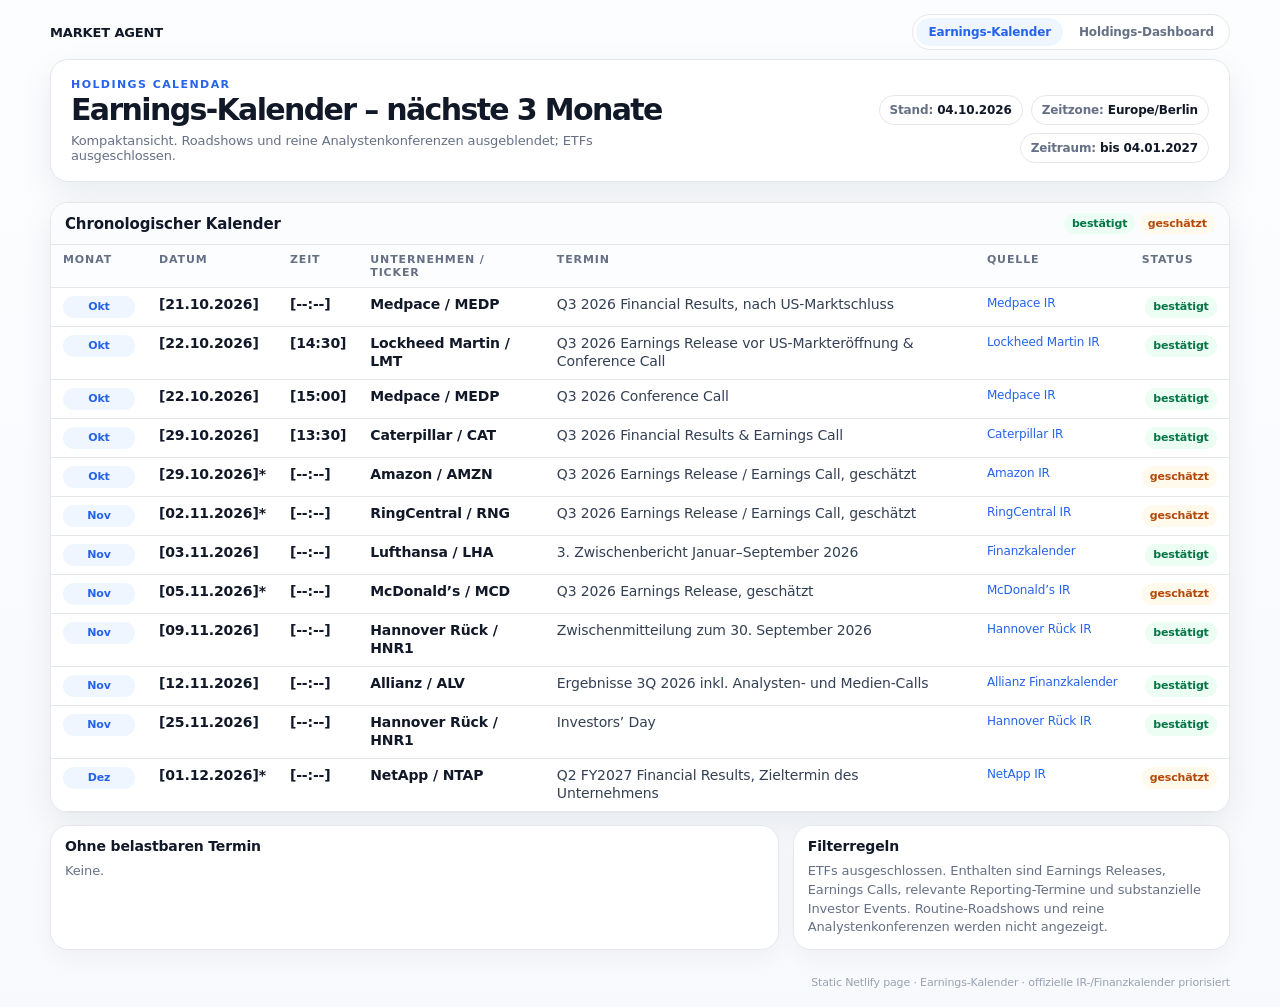
==== commit 6894c82a: "Update earnings calendar for 2026-10-04" ====
--- a/index.html
+++ b/index.html
@@ -1 +1,14 @@
-<!doctype html><html lang="de"><head><meta charset="utf-8"><meta name="viewport" content="width=device-width,initial-scale=1"><meta name="color-scheme" content="light"><title>Earnings-Kalender</title><style>:root{--bg:#f7f9fc;--panel:#fff;--ink:#111827;--muted:#667085;--line:#e5e7eb;--blue:#2563eb;--blue-bg:#eff6ff;--green:#067647;--green-bg:#ecfdf3;--orange:#b54708;--orange-bg:#fffaeb;--shadow:0 12px 34px rgba(16,24,40,.07);--radius:18px}*{box-sizing:border-box}body{margin:0;min-height:100vh;background:linear-gradient(180deg,#fbfdff 0%,var(--bg) 100%);color:var(--ink);font-family:Inter,ui-sans-serif,system-ui,-apple-system,BlinkMacSystemFont,"Segoe UI",Roboto,Arial,sans-serif;font-size:14px;letter-spacing:-.01em}a{color:var(--blue);text-decoration:none}.shell{width:min(1180px,calc(100% - 28px));margin:0 auto}header{padding:14px 0 10px}.topnav{display:flex;align-items:center;justify-content:space-between;gap:16px;margin-bottom:9px}.brand{font-size:13px;font-weight:850}.nav{display:flex;gap:4px;border:1px solid var(--line);border-radius:999px;background:#fff;padding:3px}.nav a{padding:7px 12px;border-radius:999px;color:var(--muted);font-size:12px;font-weight:800}.nav a.active{background:var(--blue-bg);color:var(--blue)}.hero{display:flex;justify-content:space-between;gap:18px;align-items:flex-end;border:1px solid var(--line);border-radius:var(--radius);background:#fff;box-shadow:var(--shadow);padding:18px 20px}.kicker{margin:0 0 4px;color:var(--blue);font-size:11px;font-weight:800;letter-spacing:.13em;text-transform:uppercase}h1{margin:0;font-size:30px;line-height:1;font-weight:850;letter-spacing:-.055em}.sub{margin:8px 0 0;color:var(--muted);font-size:13px}.meta{display:flex;gap:8px;flex-wrap:wrap;justify-content:flex-end}.chip{border:1px solid var(--line);border-radius:999px;background:#fff;padding:7px 10px;color:var(--muted);font-size:12px;font-weight:700}.chip strong{color:var(--ink)}main{padding:10px 0 26px}.card{border:1px solid var(--line);border-radius:var(--radius);background:var(--panel);box-shadow:var(--shadow);overflow:hidden}.bar{display:flex;justify-content:space-between;align-items:center;padding:10px 14px;border-bottom:1px solid var(--line);background:#fbfcfe}.bar h2{margin:0;font-size:15px}.tag{display:inline-flex;align-items:center;border-radius:999px;padding:4px 8px;font-size:11px;font-weight:800}.ok{background:var(--green-bg);color:var(--green)}.est{background:var(--orange-bg);color:var(--orange)}table{width:100%;border-collapse:collapse}th,td{padding:8px 12px;border-bottom:1px solid var(--line);vertical-align:top;text-align:left}th{font-size:11px;color:var(--muted);text-transform:uppercase;letter-spacing:.08em;background:#fcfdff}td{line-height:1.28}.date,.time{font-variant-numeric:tabular-nums;font-weight:800;white-space:nowrap}.company{font-weight:820}.event{color:#344054}.src{font-size:12px;color:var(--muted);white-space:nowrap}.status{text-align:right}.month{display:inline-flex;min-width:72px;justify-content:center;border-radius:999px;background:var(--blue-bg);color:var(--blue);padding:4px 7px;font-size:11px;font-weight:850}.status .tag{justify-content:center;min-width:72px}.foot{display:grid;grid-template-columns:1.25fr .75fr;gap:14px;margin-top:12px}.note{border:1px solid var(--line);border-radius:var(--radius);background:#fff;padding:12px 14px;box-shadow:0 8px 22px rgba(16,24,40,.04)}.note h3{margin:0 0 8px;font-size:14px}.note p,.note li{color:var(--muted);font-size:13px;line-height:1.45}.note p{margin:0}.note ul{margin:0;padding-left:18px}footer{padding:0 0 18px;color:#98a2b3;font-size:11px;text-align:right}@media(max-width:760px){.hero{display:block}.meta{justify-content:flex-start;margin-top:12px}table{font-size:12px}th,td{padding:7px 8px}.hide-sm{display:none}.foot{grid-template-columns:1fr}h1{font-size:25px}}</style></head><body><header class="shell"><div class="topnav"><div class="brand">MARKET AGENT</div><nav class="nav"><a class="active" href="/">Earnings-Kalender</a><a href="/dashboard.html">Holdings-Dashboard</a></nav></div><section class="hero"><div><p class="kicker">Holdings Calendar</p><h1>Earnings-Kalender – nächste 3 Monate</h1><p class="sub">Kompaktansicht. Roadshows und reine Analystenkonferenzen ausgeblendet; ETFs ausgeschlossen.</p></div><div class="meta"><span class="chip">Stand: <strong>20.09.2026</strong></span><span class="chip">Zeitzone: <strong>Europe/Berlin</strong></span><span class="chip">Zeitraum: <strong>bis 20.12.2026</strong></span></div></section></header><main class="shell"><section class="card"><div class="bar"><h2>Chronologischer Kalender</h2><div><span class="tag ok">bestätigt</span> <span class="tag est">geschätzt</span></div></div><table><thead><tr><th>Monat</th><th>Datum</th><th>Zeit</th><th>Unternehmen / Ticker</th><th>Termin</th><th class="hide-sm">Quelle</th><th>Status</th></tr></thead><tbody><tr><td><span class="month">Sep</span></td><td class="date">[30.09.2026]</td><td class="time">[--:--]</td><td class="company">Jabil / JBL</td><td class="event">Q4 &amp; FY2026 Earnings Release, vor US-Markteröffnung</td><td class="src hide-sm"><a href="https://investors.jabil.com/news/news-details/2026/Jabil-Announces-Date-for-Fourth-Quarter-and-Fiscal-Year-2026-Earnings-Release-and-Investor-Briefing/default.aspx">Jabil IR</a></td><td class="status"><span class="tag ok">bestätigt</span></td></tr><tr><td><span class="month">Sep</span></td><td class="date">[30.09.2026]</td><td class="time">[14:30]</td><td class="company">Jabil / JBL</td><td class="event">Q4 &amp; FY2026 Investor Briefing Conference Call &amp; Webcast</td><td class="src hide-sm"><a href="https://investors.jabil.com/news/news-details/2026/Jabil-Announces-Date-for-Fourth-Quarter-and-Fiscal-Year-2026-Earnings-Release-and-Investor-Briefing/default.aspx">Jabil IR</a></td><td class="status"><span class="tag ok">bestätigt</span></td></tr><tr><td><span class="month">Okt</span></td><td class="date">[22.10.2026]*</td><td class="time">[--:--]</td><td class="company">McDonald’s / MCD</td><td class="event">Q3 2026 Earnings Release, geschätzt</td><td class="src hide-sm"><a href="https://www.tipranks.com/stocks/mcd/earnings">TipRanks</a> · <a href="https://corporate.mcdonalds.com/corpmcd/investors/events-and-presentations.html">IR</a></td><td class="status"><span class="tag est">geschätzt</span></td></tr><tr><td><span class="month">Okt</span></td><td class="date">[26.10.2026]*</td><td class="time">[--:--]</td><td class="company">Medpace / MEDP</td><td class="event">Q3 2026 Financial Results, geschätzt</td><td class="src hide-sm"><a href="https://investor.medpace.com/events-presentations">Medpace IR</a></td><td class="status"><span class="tag est">geschätzt</span></td></tr><tr><td><span class="month">Okt</span></td><td class="date">[27.10.2026]*</td><td class="time">[--:--]</td><td class="company">Lockheed Martin / LMT</td><td class="event">Q3 2026 Earnings Results / Conference Call, geschätzt</td><td class="src hide-sm"><a href="https://investors.lockheedmartin.com/news-and-events/calendar-of-events/">IR</a></td><td class="status"><span class="tag est">geschätzt</span></td></tr><tr><td><span class="month">Okt</span></td><td class="date">[29.10.2026]*</td><td class="time">[--:--]</td><td class="company">Amazon / AMZN</td><td class="event">Q3 2026 Earnings Release / Earnings Call, geschätzt</td><td class="src hide-sm"><a href="https://ir.aboutamazon.com/overview/default.aspx">Amazon IR</a></td><td class="status"><span class="tag est">geschätzt</span></td></tr><tr><td><span class="month">Okt</span></td><td class="date">[29.10.2026]*</td><td class="time">[--:--]</td><td class="company">Caterpillar / CAT</td><td class="event">Q3 2026 Financial Results, geschätzt</td><td class="src hide-sm"><a href="https://investors.caterpillar.com/">Caterpillar IR</a></td><td class="status"><span class="tag est">geschätzt</span></td></tr><tr><td><span class="month">Nov</span></td><td class="date">[03.11.2026]</td><td class="time">[--:--]</td><td class="company">Lufthansa / LHA</td><td class="event">3. Zwischenbericht Januar–September 2026</td><td class="src hide-sm"><a href="https://investor-relations.lufthansagroup.com/en/events/financial-calendar.html">Finanzkalender</a></td><td class="status"><span class="tag ok">bestätigt</span></td></tr><tr><td><span class="month">Nov</span></td><td class="date">[09.11.2026]*</td><td class="time">[--:--]</td><td class="company">RingCentral / RNG</td><td class="event">Q3 2026 Earnings Release / Earnings Call, geschätzt</td><td class="src hide-sm"><a href="https://ir.ringcentral.com/">RingCentral IR</a></td><td class="status"><span class="tag est">geschätzt</span></td></tr><tr><td><span class="month">Nov</span></td><td class="date">[09.11.2026]</td><td class="time">[--:--]</td><td class="company">Hannover Rück / HNR1</td><td class="event">Quarterly Statement as at 30 September 2026</td><td class="src hide-sm"><a href="https://www.hannover-re.com/en/investors/events-and-presentations/">Finanzkalender</a></td><td class="status"><span class="tag ok">bestätigt</span></td></tr><tr><td><span class="month">Nov</span></td><td class="date">[12.11.2026]</td><td class="time">[--:--]</td><td class="company">Allianz / ALV</td><td class="event">Financial Results 3Q 2026: Quarterly Earnings Release, Supplement, Analyst &amp; Media Calls</td><td class="src hide-sm"><a href="https://www.allianz.com/en/investor_relations/conferences-presentations/financial-calendar.html">Finanzkalender</a></td><td class="status"><span class="tag ok">bestätigt</span></td></tr><tr><td><span class="month">Nov</span></td><td class="date">[25.11.2026]</td><td class="time">[--:--]</td><td class="company">Hannover Rück / HNR1</td><td class="event">Investors’ Day</td><td class="src hide-sm"><a href="https://www.hannover-re.com/en/investors/events-and-presentations/">Finanzkalender</a></td><td class="status"><span class="tag ok">bestätigt</span></td></tr><tr><td><span class="month">Dez</span></td><td class="date">[01.12.2026]*</td><td class="time">[--:--]</td><td class="company">NetApp / NTAP</td><td class="event">Q2 FY2027 Financial Results, Zieltermin des Unternehmens</td><td class="src hide-sm"><a href="https://investors.netapp.com/news/news-details/2026/NetApp-Hosts-Fourth-Quarter-and-Fiscal-Year-2026-Financial-Results-Webcast/default.aspx">NetApp IR</a></td><td class="status"><span class="tag est">geschätzt</span></td></tr></tbody></table></section><section class="foot"><div class="note"><h3>Ohne belastbaren Termin</h3><p>Keine.</p></div><div class="note"><h3>Filterregeln</h3><p>ETFs ausgeschlossen. Enthalten sind Earnings Releases, Earnings Calls, relevante Reporting-Termine und substanzielle Investor Events. Routine-Roadshows und reine Analystenkonferenzen werden nicht angezeigt.</p></div></section></main><footer class="shell">Static Netlify page · Earnings-Kalender · offizielle IR-/Finanzkalender priorisiert</footer></body></html>+<!doctype html><html lang="de"><head><meta charset="utf-8"><meta name="viewport" content="width=device-width,initial-scale=1"><meta name="color-scheme" content="light"><title>Earnings-Kalender</title><style>:root{--bg:#f7f9fc;--panel:#fff;--ink:#111827;--muted:#667085;--line:#e5e7eb;--blue:#2563eb;--blue-bg:#eff6ff;--green:#067647;--green-bg:#ecfdf3;--orange:#b54708;--orange-bg:#fffaeb;--shadow:0 12px 34px rgba(16,24,40,.07);--radius:18px}*{box-sizing:border-box}body{margin:0;min-height:100vh;background:linear-gradient(180deg,#fbfdff 0%,var(--bg) 100%);color:var(--ink);font-family:Inter,ui-sans-serif,system-ui,-apple-system,BlinkMacSystemFont,"Segoe UI",Roboto,Arial,sans-serif;font-size:14px;letter-spacing:-.01em}a{color:var(--blue);text-decoration:none}.shell{width:min(1180px,calc(100% - 28px));margin:0 auto}header{padding:14px 0 10px}.topnav{display:flex;align-items:center;justify-content:space-between;gap:16px;margin-bottom:9px}.brand{font-size:13px;font-weight:850}.nav{display:flex;gap:4px;border:1px solid var(--line);border-radius:999px;background:#fff;padding:3px}.nav a{padding:7px 12px;border-radius:999px;color:var(--muted);font-size:12px;font-weight:800}.nav a.active{background:var(--blue-bg);color:var(--blue)}.hero{display:flex;justify-content:space-between;gap:18px;align-items:flex-end;border:1px solid var(--line);border-radius:var(--radius);background:#fff;box-shadow:var(--shadow);padding:18px 20px}.kicker{margin:0 0 4px;color:var(--blue);font-size:11px;font-weight:800;letter-spacing:.13em;text-transform:uppercase}h1{margin:0;font-size:30px;line-height:1;font-weight:850;letter-spacing:-.055em}.sub{margin:8px 0 0;color:var(--muted);font-size:13px}.meta{display:flex;gap:8px;flex-wrap:wrap;justify-content:flex-end}.chip{border:1px solid var(--line);border-radius:999px;background:#fff;padding:7px 10px;color:var(--muted);font-size:12px;font-weight:700}.chip strong{color:var(--ink)}main{padding:10px 0 26px}.card{border:1px solid var(--line);border-radius:var(--radius);background:var(--panel);box-shadow:var(--shadow);overflow:hidden}.bar{display:flex;justify-content:space-between;align-items:center;padding:10px 14px;border-bottom:1px solid var(--line);background:#fbfcfe}.bar h2{margin:0;font-size:15px}.tag{display:inline-flex;align-items:center;border-radius:999px;padding:4px 8px;font-size:11px;font-weight:800}.ok{background:var(--green-bg);color:var(--green)}.est{background:var(--orange-bg);color:var(--orange)}table{width:100%;border-collapse:collapse}th,td{padding:8px 12px;border-bottom:1px solid var(--line);vertical-align:top;text-align:left}th{font-size:11px;color:var(--muted);text-transform:uppercase;letter-spacing:.08em;background:#fcfdff}td{line-height:1.28}.date,.time{font-variant-numeric:tabular-nums;font-weight:800;white-space:nowrap}.company{font-weight:820}.event{color:#344054}.src{font-size:12px;color:var(--muted);white-space:nowrap}.status{text-align:right}.month{display:inline-flex;min-width:72px;justify-content:center;border-radius:999px;background:var(--blue-bg);color:var(--blue);padding:4px 7px;font-size:11px;font-weight:850}.status .tag{justify-content:center;min-width:72px}.foot{display:grid;grid-template-columns:1.25fr .75fr;gap:14px;margin-top:12px}.note{border:1px solid var(--line);border-radius:var(--radius);background:#fff;padding:12px 14px;box-shadow:0 8px 22px rgba(16,24,40,.04)}.note h3{margin:0 0 8px;font-size:14px}.note p,.note li{color:var(--muted);font-size:13px;line-height:1.45}.note p{margin:0}.note ul{margin:0;padding-left:18px}footer{padding:0 0 18px;color:#98a2b3;font-size:11px;text-align:right}@media(max-width:760px){.hero{display:block}.meta{justify-content:flex-start;margin-top:12px}table{font-size:12px}th,td{padding:7px 8px}.hide-sm{display:none}.foot{grid-template-columns:1fr}h1{font-size:25px}}</style></head><body><header class="shell"><div class="topnav"><div class="brand">MARKET AGENT</div><nav class="nav"><a class="active" href="/">Earnings-Kalender</a><a href="/dashboard.html">Holdings-Dashboard</a></nav></div><section class="hero"><div><p class="kicker">Holdings Calendar</p><h1>Earnings-Kalender – nächste 3 Monate</h1><p class="sub">Kompaktansicht. Roadshows und reine Analystenkonferenzen ausgeblendet; ETFs ausgeschlossen.</p></div><div class="meta"><span class="chip">Stand: <strong>04.10.2026</strong></span><span class="chip">Zeitzone: <strong>Europe/Berlin</strong></span><span class="chip">Zeitraum: <strong>bis 04.01.2027</strong></span></div></section></header><main class="shell"><section class="card"><div class="bar"><h2>Chronologischer Kalender</h2><div><span class="tag ok">bestätigt</span> <span class="tag est">geschätzt</span></div></div><table><thead><tr><th>Monat</th><th>Datum</th><th>Zeit</th><th>Unternehmen / Ticker</th><th>Termin</th><th class="hide-sm">Quelle</th><th>Status</th></tr></thead><tbody>
+<tr><td><span class="month">Okt</span></td><td class="date">[21.10.2026]</td><td class="time">[--:--]</td><td class="company">Medpace / MEDP</td><td class="event">Q3 2026 Financial Results, nach US-Marktschluss</td><td class="src hide-sm"><a href="https://investor.medpace.com/news-releases/news-release-details/medpace-holdings-inc-report-third-quarter-2026-financial-results">Medpace IR</a></td><td class="status"><span class="tag ok">bestätigt</span></td></tr>
+<tr><td><span class="month">Okt</span></td><td class="date">[22.10.2026]</td><td class="time">[14:30]</td><td class="company">Lockheed Martin / LMT</td><td class="event">Q3 2026 Earnings Release vor US-Markteröffnung &amp; Conference Call</td><td class="src hide-sm"><a href="https://investors.lockheedmartin.com/news-releases/news-release-details/lockheed-martin-announces-third-quarter-2026-earnings-results">Lockheed Martin IR</a></td><td class="status"><span class="tag ok">bestätigt</span></td></tr>
+<tr><td><span class="month">Okt</span></td><td class="date">[22.10.2026]</td><td class="time">[15:00]</td><td class="company">Medpace / MEDP</td><td class="event">Q3 2026 Conference Call</td><td class="src hide-sm"><a href="https://investor.medpace.com/news-releases/news-release-details/medpace-holdings-inc-report-third-quarter-2026-financial-results">Medpace IR</a></td><td class="status"><span class="tag ok">bestätigt</span></td></tr>
+<tr><td><span class="month">Okt</span></td><td class="date">[29.10.2026]</td><td class="time">[13:30]</td><td class="company">Caterpillar / CAT</td><td class="event">Q3 2026 Financial Results &amp; Earnings Call</td><td class="src hide-sm"><a href="https://investors.caterpillar.com/financials/quarterly-results/">Caterpillar IR</a></td><td class="status"><span class="tag ok">bestätigt</span></td></tr>
+<tr><td><span class="month">Okt</span></td><td class="date">[29.10.2026]*</td><td class="time">[--:--]</td><td class="company">Amazon / AMZN</td><td class="event">Q3 2026 Earnings Release / Earnings Call, geschätzt</td><td class="src hide-sm"><a href="https://ir.aboutamazon.com/overview/default.aspx">Amazon IR</a></td><td class="status"><span class="tag est">geschätzt</span></td></tr>
+<tr><td><span class="month">Nov</span></td><td class="date">[02.11.2026]*</td><td class="time">[--:--]</td><td class="company">RingCentral / RNG</td><td class="event">Q3 2026 Earnings Release / Earnings Call, geschätzt</td><td class="src hide-sm"><a href="https://ir.ringcentral.com/">RingCentral IR</a></td><td class="status"><span class="tag est">geschätzt</span></td></tr>
+<tr><td><span class="month">Nov</span></td><td class="date">[03.11.2026]</td><td class="time">[--:--]</td><td class="company">Lufthansa / LHA</td><td class="event">3. Zwischenbericht Januar–September 2026</td><td class="src hide-sm"><a href="https://investor-relations.lufthansagroup.com/en/events/financial-calendar.html">Finanzkalender</a></td><td class="status"><span class="tag ok">bestätigt</span></td></tr>
+<tr><td><span class="month">Nov</span></td><td class="date">[05.11.2026]*</td><td class="time">[--:--]</td><td class="company">McDonald’s / MCD</td><td class="event">Q3 2026 Earnings Release, geschätzt</td><td class="src hide-sm"><a href="https://corporate.mcdonalds.com/corpmcd/our-stories/business/financial-news.html">McDonald’s IR</a></td><td class="status"><span class="tag est">geschätzt</span></td></tr>
+<tr><td><span class="month">Nov</span></td><td class="date">[09.11.2026]</td><td class="time">[--:--]</td><td class="company">Hannover Rück / HNR1</td><td class="event">Zwischenmitteilung zum 30. September 2026</td><td class="src hide-sm"><a href="https://www.hannover-re.com/de/investoren">Hannover Rück IR</a></td><td class="status"><span class="tag ok">bestätigt</span></td></tr>
+<tr><td><span class="month">Nov</span></td><td class="date">[12.11.2026]</td><td class="time">[--:--]</td><td class="company">Allianz / ALV</td><td class="event">Ergebnisse 3Q 2026 inkl. Analysten- und Medien-Calls</td><td class="src hide-sm"><a href="https://www.allianz.com/de/investor_relations/konferenzen-praesentationen/finanzkalender.html">Allianz Finanzkalender</a></td><td class="status"><span class="tag ok">bestätigt</span></td></tr>
+<tr><td><span class="month">Nov</span></td><td class="date">[25.11.2026]</td><td class="time">[--:--]</td><td class="company">Hannover Rück / HNR1</td><td class="event">Investors’ Day</td><td class="src hide-sm"><a href="https://www.hannover-re.com/en/investors/events-and-presentations/">Hannover Rück IR</a></td><td class="status"><span class="tag ok">bestätigt</span></td></tr>
+<tr><td><span class="month">Dez</span></td><td class="date">[01.12.2026]*</td><td class="time">[--:--]</td><td class="company">NetApp / NTAP</td><td class="event">Q2 FY2027 Financial Results, Zieltermin des Unternehmens</td><td class="src hide-sm"><a href="https://investors.netapp.com/news/news-details/2026/NetApp-Hosts-First-Quarter-of-Fiscal-Year-2027-Financial-Results-Webcast/default.aspx">NetApp IR</a></td><td class="status"><span class="tag est">geschätzt</span></td></tr>
+</tbody></table></section><section class="foot"><div class="note"><h3>Ohne belastbaren Termin</h3><p>Keine.</p></div><div class="note"><h3>Filterregeln</h3><p>ETFs ausgeschlossen. Enthalten sind Earnings Releases, Earnings Calls, relevante Reporting-Termine und substanzielle Investor Events. Routine-Roadshows und reine Analystenkonferenzen werden nicht angezeigt.</p></div></section></main><footer class="shell">Static Netlify page · Earnings-Kalender · offizielle IR-/Finanzkalender priorisiert</footer></body></html>
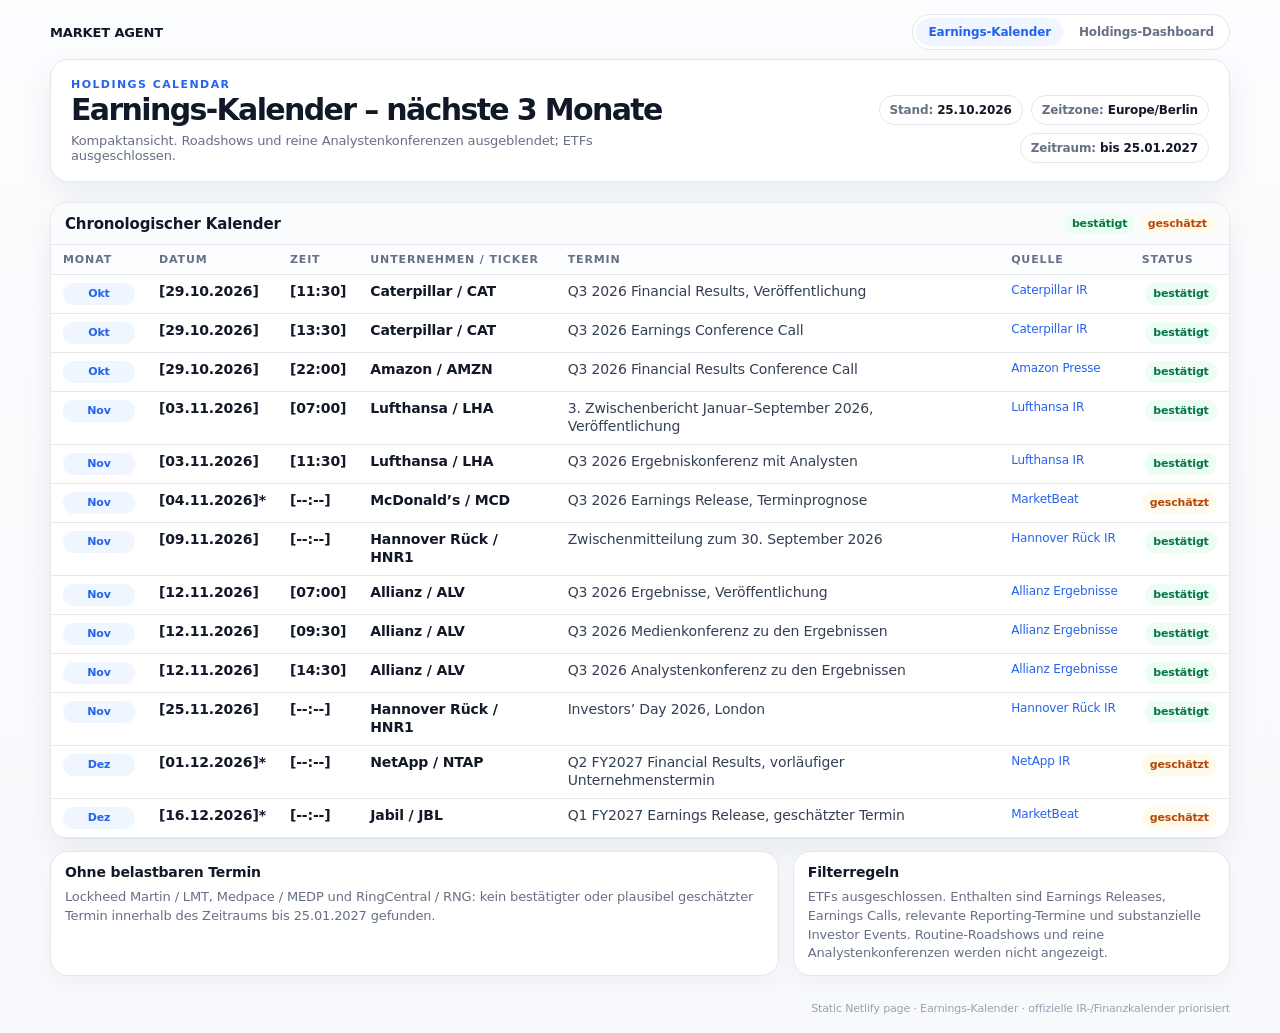
==== commit 3b1e87cc: "Update earnings calendar through 25 Jan 2027 with verified IR dates and estimates" ====
--- a/index.html
+++ b/index.html
@@ -1,14 +1,15 @@
-<!doctype html><html lang="de"><head><meta charset="utf-8"><meta name="viewport" content="width=device-width,initial-scale=1"><meta name="color-scheme" content="light"><title>Earnings-Kalender</title><style>:root{--bg:#f7f9fc;--panel:#fff;--ink:#111827;--muted:#667085;--line:#e5e7eb;--blue:#2563eb;--blue-bg:#eff6ff;--green:#067647;--green-bg:#ecfdf3;--orange:#b54708;--orange-bg:#fffaeb;--shadow:0 12px 34px rgba(16,24,40,.07);--radius:18px}*{box-sizing:border-box}body{margin:0;min-height:100vh;background:linear-gradient(180deg,#fbfdff 0%,var(--bg) 100%);color:var(--ink);font-family:Inter,ui-sans-serif,system-ui,-apple-system,BlinkMacSystemFont,"Segoe UI",Roboto,Arial,sans-serif;font-size:14px;letter-spacing:-.01em}a{color:var(--blue);text-decoration:none}.shell{width:min(1180px,calc(100% - 28px));margin:0 auto}header{padding:14px 0 10px}.topnav{display:flex;align-items:center;justify-content:space-between;gap:16px;margin-bottom:9px}.brand{font-size:13px;font-weight:850}.nav{display:flex;gap:4px;border:1px solid var(--line);border-radius:999px;background:#fff;padding:3px}.nav a{padding:7px 12px;border-radius:999px;color:var(--muted);font-size:12px;font-weight:800}.nav a.active{background:var(--blue-bg);color:var(--blue)}.hero{display:flex;justify-content:space-between;gap:18px;align-items:flex-end;border:1px solid var(--line);border-radius:var(--radius);background:#fff;box-shadow:var(--shadow);padding:18px 20px}.kicker{margin:0 0 4px;color:var(--blue);font-size:11px;font-weight:800;letter-spacing:.13em;text-transform:uppercase}h1{margin:0;font-size:30px;line-height:1;font-weight:850;letter-spacing:-.055em}.sub{margin:8px 0 0;color:var(--muted);font-size:13px}.meta{display:flex;gap:8px;flex-wrap:wrap;justify-content:flex-end}.chip{border:1px solid var(--line);border-radius:999px;background:#fff;padding:7px 10px;color:var(--muted);font-size:12px;font-weight:700}.chip strong{color:var(--ink)}main{padding:10px 0 26px}.card{border:1px solid var(--line);border-radius:var(--radius);background:var(--panel);box-shadow:var(--shadow);overflow:hidden}.bar{display:flex;justify-content:space-between;align-items:center;padding:10px 14px;border-bottom:1px solid var(--line);background:#fbfcfe}.bar h2{margin:0;font-size:15px}.tag{display:inline-flex;align-items:center;border-radius:999px;padding:4px 8px;font-size:11px;font-weight:800}.ok{background:var(--green-bg);color:var(--green)}.est{background:var(--orange-bg);color:var(--orange)}table{width:100%;border-collapse:collapse}th,td{padding:8px 12px;border-bottom:1px solid var(--line);vertical-align:top;text-align:left}th{font-size:11px;color:var(--muted);text-transform:uppercase;letter-spacing:.08em;background:#fcfdff}td{line-height:1.28}.date,.time{font-variant-numeric:tabular-nums;font-weight:800;white-space:nowrap}.company{font-weight:820}.event{color:#344054}.src{font-size:12px;color:var(--muted);white-space:nowrap}.status{text-align:right}.month{display:inline-flex;min-width:72px;justify-content:center;border-radius:999px;background:var(--blue-bg);color:var(--blue);padding:4px 7px;font-size:11px;font-weight:850}.status .tag{justify-content:center;min-width:72px}.foot{display:grid;grid-template-columns:1.25fr .75fr;gap:14px;margin-top:12px}.note{border:1px solid var(--line);border-radius:var(--radius);background:#fff;padding:12px 14px;box-shadow:0 8px 22px rgba(16,24,40,.04)}.note h3{margin:0 0 8px;font-size:14px}.note p,.note li{color:var(--muted);font-size:13px;line-height:1.45}.note p{margin:0}.note ul{margin:0;padding-left:18px}footer{padding:0 0 18px;color:#98a2b3;font-size:11px;text-align:right}@media(max-width:760px){.hero{display:block}.meta{justify-content:flex-start;margin-top:12px}table{font-size:12px}th,td{padding:7px 8px}.hide-sm{display:none}.foot{grid-template-columns:1fr}h1{font-size:25px}}</style></head><body><header class="shell"><div class="topnav"><div class="brand">MARKET AGENT</div><nav class="nav"><a class="active" href="/">Earnings-Kalender</a><a href="/dashboard.html">Holdings-Dashboard</a></nav></div><section class="hero"><div><p class="kicker">Holdings Calendar</p><h1>Earnings-Kalender – nächste 3 Monate</h1><p class="sub">Kompaktansicht. Roadshows und reine Analystenkonferenzen ausgeblendet; ETFs ausgeschlossen.</p></div><div class="meta"><span class="chip">Stand: <strong>04.10.2026</strong></span><span class="chip">Zeitzone: <strong>Europe/Berlin</strong></span><span class="chip">Zeitraum: <strong>bis 04.01.2027</strong></span></div></section></header><main class="shell"><section class="card"><div class="bar"><h2>Chronologischer Kalender</h2><div><span class="tag ok">bestätigt</span> <span class="tag est">geschätzt</span></div></div><table><thead><tr><th>Monat</th><th>Datum</th><th>Zeit</th><th>Unternehmen / Ticker</th><th>Termin</th><th class="hide-sm">Quelle</th><th>Status</th></tr></thead><tbody>
-<tr><td><span class="month">Okt</span></td><td class="date">[21.10.2026]</td><td class="time">[--:--]</td><td class="company">Medpace / MEDP</td><td class="event">Q3 2026 Financial Results, nach US-Marktschluss</td><td class="src hide-sm"><a href="https://investor.medpace.com/news-releases/news-release-details/medpace-holdings-inc-report-third-quarter-2026-financial-results">Medpace IR</a></td><td class="status"><span class="tag ok">bestätigt</span></td></tr>
-<tr><td><span class="month">Okt</span></td><td class="date">[22.10.2026]</td><td class="time">[14:30]</td><td class="company">Lockheed Martin / LMT</td><td class="event">Q3 2026 Earnings Release vor US-Markteröffnung &amp; Conference Call</td><td class="src hide-sm"><a href="https://investors.lockheedmartin.com/news-releases/news-release-details/lockheed-martin-announces-third-quarter-2026-earnings-results">Lockheed Martin IR</a></td><td class="status"><span class="tag ok">bestätigt</span></td></tr>
-<tr><td><span class="month">Okt</span></td><td class="date">[22.10.2026]</td><td class="time">[15:00]</td><td class="company">Medpace / MEDP</td><td class="event">Q3 2026 Conference Call</td><td class="src hide-sm"><a href="https://investor.medpace.com/news-releases/news-release-details/medpace-holdings-inc-report-third-quarter-2026-financial-results">Medpace IR</a></td><td class="status"><span class="tag ok">bestätigt</span></td></tr>
-<tr><td><span class="month">Okt</span></td><td class="date">[29.10.2026]</td><td class="time">[13:30]</td><td class="company">Caterpillar / CAT</td><td class="event">Q3 2026 Financial Results &amp; Earnings Call</td><td class="src hide-sm"><a href="https://investors.caterpillar.com/financials/quarterly-results/">Caterpillar IR</a></td><td class="status"><span class="tag ok">bestätigt</span></td></tr>
-<tr><td><span class="month">Okt</span></td><td class="date">[29.10.2026]*</td><td class="time">[--:--]</td><td class="company">Amazon / AMZN</td><td class="event">Q3 2026 Earnings Release / Earnings Call, geschätzt</td><td class="src hide-sm"><a href="https://ir.aboutamazon.com/overview/default.aspx">Amazon IR</a></td><td class="status"><span class="tag est">geschätzt</span></td></tr>
-<tr><td><span class="month">Nov</span></td><td class="date">[02.11.2026]*</td><td class="time">[--:--]</td><td class="company">RingCentral / RNG</td><td class="event">Q3 2026 Earnings Release / Earnings Call, geschätzt</td><td class="src hide-sm"><a href="https://ir.ringcentral.com/">RingCentral IR</a></td><td class="status"><span class="tag est">geschätzt</span></td></tr>
-<tr><td><span class="month">Nov</span></td><td class="date">[03.11.2026]</td><td class="time">[--:--]</td><td class="company">Lufthansa / LHA</td><td class="event">3. Zwischenbericht Januar–September 2026</td><td class="src hide-sm"><a href="https://investor-relations.lufthansagroup.com/en/events/financial-calendar.html">Finanzkalender</a></td><td class="status"><span class="tag ok">bestätigt</span></td></tr>
-<tr><td><span class="month">Nov</span></td><td class="date">[05.11.2026]*</td><td class="time">[--:--]</td><td class="company">McDonald’s / MCD</td><td class="event">Q3 2026 Earnings Release, geschätzt</td><td class="src hide-sm"><a href="https://corporate.mcdonalds.com/corpmcd/our-stories/business/financial-news.html">McDonald’s IR</a></td><td class="status"><span class="tag est">geschätzt</span></td></tr>
-<tr><td><span class="month">Nov</span></td><td class="date">[09.11.2026]</td><td class="time">[--:--]</td><td class="company">Hannover Rück / HNR1</td><td class="event">Zwischenmitteilung zum 30. September 2026</td><td class="src hide-sm"><a href="https://www.hannover-re.com/de/investoren">Hannover Rück IR</a></td><td class="status"><span class="tag ok">bestätigt</span></td></tr>
-<tr><td><span class="month">Nov</span></td><td class="date">[12.11.2026]</td><td class="time">[--:--]</td><td class="company">Allianz / ALV</td><td class="event">Ergebnisse 3Q 2026 inkl. Analysten- und Medien-Calls</td><td class="src hide-sm"><a href="https://www.allianz.com/de/investor_relations/konferenzen-praesentationen/finanzkalender.html">Allianz Finanzkalender</a></td><td class="status"><span class="tag ok">bestätigt</span></td></tr>
-<tr><td><span class="month">Nov</span></td><td class="date">[25.11.2026]</td><td class="time">[--:--]</td><td class="company">Hannover Rück / HNR1</td><td class="event">Investors’ Day</td><td class="src hide-sm"><a href="https://www.hannover-re.com/en/investors/events-and-presentations/">Hannover Rück IR</a></td><td class="status"><span class="tag ok">bestätigt</span></td></tr>
-<tr><td><span class="month">Dez</span></td><td class="date">[01.12.2026]*</td><td class="time">[--:--]</td><td class="company">NetApp / NTAP</td><td class="event">Q2 FY2027 Financial Results, Zieltermin des Unternehmens</td><td class="src hide-sm"><a href="https://investors.netapp.com/news/news-details/2026/NetApp-Hosts-First-Quarter-of-Fiscal-Year-2027-Financial-Results-Webcast/default.aspx">NetApp IR</a></td><td class="status"><span class="tag est">geschätzt</span></td></tr>
-</tbody></table></section><section class="foot"><div class="note"><h3>Ohne belastbaren Termin</h3><p>Keine.</p></div><div class="note"><h3>Filterregeln</h3><p>ETFs ausgeschlossen. Enthalten sind Earnings Releases, Earnings Calls, relevante Reporting-Termine und substanzielle Investor Events. Routine-Roadshows und reine Analystenkonferenzen werden nicht angezeigt.</p></div></section></main><footer class="shell">Static Netlify page · Earnings-Kalender · offizielle IR-/Finanzkalender priorisiert</footer></body></html>+<!doctype html><html lang="de"><head><meta charset="utf-8"><meta name="viewport" content="width=device-width,initial-scale=1"><meta name="color-scheme" content="light"><title>Earnings-Kalender</title><style>:root{--bg:#f7f9fc;--panel:#fff;--ink:#111827;--muted:#667085;--line:#e5e7eb;--blue:#2563eb;--blue-bg:#eff6ff;--green:#067647;--green-bg:#ecfdf3;--orange:#b54708;--orange-bg:#fffaeb;--shadow:0 12px 34px rgba(16,24,40,.07);--radius:18px}*{box-sizing:border-box}body{margin:0;min-height:100vh;background:linear-gradient(180deg,#fbfdff 0%,var(--bg) 100%);color:var(--ink);font-family:Inter,ui-sans-serif,system-ui,-apple-system,BlinkMacSystemFont,"Segoe UI",Roboto,Arial,sans-serif;font-size:14px;letter-spacing:-.01em}a{color:var(--blue);text-decoration:none}.shell{width:min(1180px,calc(100% - 28px));margin:0 auto}header{padding:14px 0 10px}.topnav{display:flex;align-items:center;justify-content:space-between;gap:16px;margin-bottom:9px}.brand{font-size:13px;font-weight:850}.nav{display:flex;gap:4px;border:1px solid var(--line);border-radius:999px;background:#fff;padding:3px}.nav a{padding:7px 12px;border-radius:999px;color:var(--muted);font-size:12px;font-weight:800}.nav a.active{background:var(--blue-bg);color:var(--blue)}.hero{display:flex;justify-content:space-between;gap:18px;align-items:flex-end;border:1px solid var(--line);border-radius:var(--radius);background:#fff;box-shadow:var(--shadow);padding:18px 20px}.kicker{margin:0 0 4px;color:var(--blue);font-size:11px;font-weight:800;letter-spacing:.13em;text-transform:uppercase}h1{margin:0;font-size:30px;line-height:1;font-weight:850;letter-spacing:-.055em}.sub{margin:8px 0 0;color:var(--muted);font-size:13px}.meta{display:flex;gap:8px;flex-wrap:wrap;justify-content:flex-end}.chip{border:1px solid var(--line);border-radius:999px;background:#fff;padding:7px 10px;color:var(--muted);font-size:12px;font-weight:700}.chip strong{color:var(--ink)}main{padding:10px 0 26px}.card{border:1px solid var(--line);border-radius:var(--radius);background:var(--panel);box-shadow:var(--shadow);overflow:hidden}.bar{display:flex;justify-content:space-between;align-items:center;padding:10px 14px;border-bottom:1px solid var(--line);background:#fbfcfe}.bar h2{margin:0;font-size:15px}.tag{display:inline-flex;align-items:center;border-radius:999px;padding:4px 8px;font-size:11px;font-weight:800}.ok{background:var(--green-bg);color:var(--green)}.est{background:var(--orange-bg);color:var(--orange)}table{width:100%;border-collapse:collapse}th,td{padding:8px 12px;border-bottom:1px solid var(--line);vertical-align:top;text-align:left}th{font-size:11px;color:var(--muted);text-transform:uppercase;letter-spacing:.08em;background:#fcfdff}td{line-height:1.28}.date,.time{font-variant-numeric:tabular-nums;font-weight:800;white-space:nowrap}.company{font-weight:820}.event{color:#344054}.src{font-size:12px;color:var(--muted);white-space:nowrap}.status{text-align:right}.month{display:inline-flex;min-width:72px;justify-content:center;border-radius:999px;background:var(--blue-bg);color:var(--blue);padding:4px 7px;font-size:11px;font-weight:850}.status .tag{justify-content:center;min-width:72px}.foot{display:grid;grid-template-columns:1.25fr .75fr;gap:14px;margin-top:12px}.note{border:1px solid var(--line);border-radius:var(--radius);background:#fff;padding:12px 14px;box-shadow:0 8px 22px rgba(16,24,40,.04)}.note h3{margin:0 0 8px;font-size:14px}.note p,.note li{color:var(--muted);font-size:13px;line-height:1.45}.note p{margin:0}.note ul{margin:0;padding-left:18px}footer{padding:0 0 18px;color:#98a2b3;font-size:11px;text-align:right}@media(max-width:760px){.hero{display:block}.meta{justify-content:flex-start;margin-top:12px}table{font-size:12px}th,td{padding:7px 8px}.hide-sm{display:none}.foot{grid-template-columns:1fr}h1{font-size:25px}}</style></head><body><header class="shell"><div class="topnav"><div class="brand">MARKET AGENT</div><nav class="nav"><a class="active" href="/">Earnings-Kalender</a><a href="/dashboard.html">Holdings-Dashboard</a></nav></div><section class="hero"><div><p class="kicker">Holdings Calendar</p><h1>Earnings-Kalender – nächste 3 Monate</h1><p class="sub">Kompaktansicht. Roadshows und reine Analystenkonferenzen ausgeblendet; ETFs ausgeschlossen.</p></div><div class="meta"><span class="chip">Stand: <strong>25.10.2026</strong></span><span class="chip">Zeitzone: <strong>Europe/Berlin</strong></span><span class="chip">Zeitraum: <strong>bis 25.01.2027</strong></span></div></section></header><main class="shell"><section class="card"><div class="bar"><h2>Chronologischer Kalender</h2><div><span class="tag ok">bestätigt</span> <span class="tag est">geschätzt</span></div></div><table><thead><tr><th>Monat</th><th>Datum</th><th>Zeit</th><th>Unternehmen / Ticker</th><th>Termin</th><th class="hide-sm">Quelle</th><th>Status</th></tr></thead><tbody>
+<tr><td><span class="month">Okt</span></td><td class="date">[29.10.2026]</td><td class="time">[11:30]</td><td class="company">Caterpillar / CAT</td><td class="event">Q3 2026 Financial Results, Veröffentlichung</td><td class="src hide-sm"><a href="https://investors.caterpillar.com/news/news-details/2026/Caterpillar-Inc--to-Announce-Third-Quarter-2026-Financial-Results-on-October-29/default.aspx">Caterpillar IR</a></td><td class="status"><span class="tag ok">bestätigt</span></td></tr>
+<tr><td><span class="month">Okt</span></td><td class="date">[29.10.2026]</td><td class="time">[13:30]</td><td class="company">Caterpillar / CAT</td><td class="event">Q3 2026 Earnings Conference Call</td><td class="src hide-sm"><a href="https://investors.caterpillar.com/events-presentations/event-details/2026/3Q-2026-Caterpillar-Inc-Earnings-Conference-Call/default.aspx">Caterpillar IR</a></td><td class="status"><span class="tag ok">bestätigt</span></td></tr>
+<tr><td><span class="month">Okt</span></td><td class="date">[29.10.2026]</td><td class="time">[22:00]</td><td class="company">Amazon / AMZN</td><td class="event">Q3 2026 Financial Results Conference Call</td><td class="src hide-sm"><a href="https://press.aboutamazon.com/2026/10/amazon-com-to-webcast-third-quarter-2026-financial-results-conference-call">Amazon Presse</a></td><td class="status"><span class="tag ok">bestätigt</span></td></tr>
+<tr><td><span class="month">Nov</span></td><td class="date">[03.11.2026]</td><td class="time">[07:00]</td><td class="company">Lufthansa / LHA</td><td class="event">3. Zwischenbericht Januar–September 2026, Veröffentlichung</td><td class="src hide-sm"><a href="https://investor-relations.lufthansagroup.com/en/financial-reports-publications/financial-reports.html">Lufthansa IR</a></td><td class="status"><span class="tag ok">bestätigt</span></td></tr>
+<tr><td><span class="month">Nov</span></td><td class="date">[03.11.2026]</td><td class="time">[11:30]</td><td class="company">Lufthansa / LHA</td><td class="event">Q3 2026 Ergebniskonferenz mit Analysten</td><td class="src hide-sm"><a href="https://investor-relations.lufthansagroup.com/en/financial-reports-publications/financial-reports.html">Lufthansa IR</a></td><td class="status"><span class="tag ok">bestätigt</span></td></tr>
+<tr><td><span class="month">Nov</span></td><td class="date">[04.11.2026]*</td><td class="time">[--:--]</td><td class="company">McDonald’s / MCD</td><td class="event">Q3 2026 Earnings Release, Terminprognose</td><td class="src hide-sm"><a href="https://www.marketbeat.com/earnings/reports/2026-11-4-mcdonalds-co-stock/">MarketBeat</a></td><td class="status"><span class="tag est">geschätzt</span></td></tr>
+<tr><td><span class="month">Nov</span></td><td class="date">[09.11.2026]</td><td class="time">[--:--]</td><td class="company">Hannover Rück / HNR1</td><td class="event">Zwischenmitteilung zum 30. September 2026</td><td class="src hide-sm"><a href="https://www.hannover-re.com/en/investors/events-and-presentations/">Hannover Rück IR</a></td><td class="status"><span class="tag ok">bestätigt</span></td></tr>
+<tr><td><span class="month">Nov</span></td><td class="date">[12.11.2026]</td><td class="time">[07:00]</td><td class="company">Allianz / ALV</td><td class="event">Q3 2026 Ergebnisse, Veröffentlichung</td><td class="src hide-sm"><a href="https://www.allianz.com/de/investor_relations/ergebnisse-berichte/ergebnisse.html">Allianz Ergebnisse</a></td><td class="status"><span class="tag ok">bestätigt</span></td></tr>
+<tr><td><span class="month">Nov</span></td><td class="date">[12.11.2026]</td><td class="time">[09:30]</td><td class="company">Allianz / ALV</td><td class="event">Q3 2026 Medienkonferenz zu den Ergebnissen</td><td class="src hide-sm"><a href="https://www.allianz.com/de/investor_relations/ergebnisse-berichte/ergebnisse.html">Allianz Ergebnisse</a></td><td class="status"><span class="tag ok">bestätigt</span></td></tr>
+<tr><td><span class="month">Nov</span></td><td class="date">[12.11.2026]</td><td class="time">[14:30]</td><td class="company">Allianz / ALV</td><td class="event">Q3 2026 Analystenkonferenz zu den Ergebnissen</td><td class="src hide-sm"><a href="https://www.allianz.com/de/investor_relations/ergebnisse-berichte/ergebnisse.html">Allianz Ergebnisse</a></td><td class="status"><span class="tag ok">bestätigt</span></td></tr>
+<tr><td><span class="month">Nov</span></td><td class="date">[25.11.2026]</td><td class="time">[--:--]</td><td class="company">Hannover Rück / HNR1</td><td class="event">Investors’ Day 2026, London</td><td class="src hide-sm"><a href="https://www.hannover-re.com/en/investors/events-and-presentations/investors-day/">Hannover Rück IR</a></td><td class="status"><span class="tag ok">bestätigt</span></td></tr>
+<tr><td><span class="month">Dez</span></td><td class="date">[01.12.2026]*</td><td class="time">[--:--]</td><td class="company">NetApp / NTAP</td><td class="event">Q2 FY2027 Financial Results, vorläufiger Unternehmenstermin</td><td class="src hide-sm"><a href="https://investors.netapp.com/news/news-details/2026/NetApp-Hosts-First-Quarter-of-Fiscal-Year-2027-Financial-Results-Webcast/default.aspx">NetApp IR</a></td><td class="status"><span class="tag est">geschätzt</span></td></tr>
+<tr><td><span class="month">Dez</span></td><td class="date">[16.12.2026]*</td><td class="time">[--:--]</td><td class="company">Jabil / JBL</td><td class="event">Q1 FY2027 Earnings Release, geschätzter Termin</td><td class="src hide-sm"><a href="https://www.marketbeat.com/stocks/NYSE/JBL/earnings/">MarketBeat</a></td><td class="status"><span class="tag est">geschätzt</span></td></tr>
+</tbody></table></section><section class="foot"><div class="note"><h3>Ohne belastbaren Termin</h3><p>Lockheed Martin / LMT, Medpace / MEDP und RingCentral / RNG: kein bestätigter oder plausibel geschätzter Termin innerhalb des Zeitraums bis 25.01.2027 gefunden.</p></div><div class="note"><h3>Filterregeln</h3><p>ETFs ausgeschlossen. Enthalten sind Earnings Releases, Earnings Calls, relevante Reporting-Termine und substanzielle Investor Events. Routine-Roadshows und reine Analystenkonferenzen werden nicht angezeigt.</p></div></section></main><footer class="shell">Static Netlify page · Earnings-Kalender · offizielle IR-/Finanzkalender priorisiert</footer></body></html>
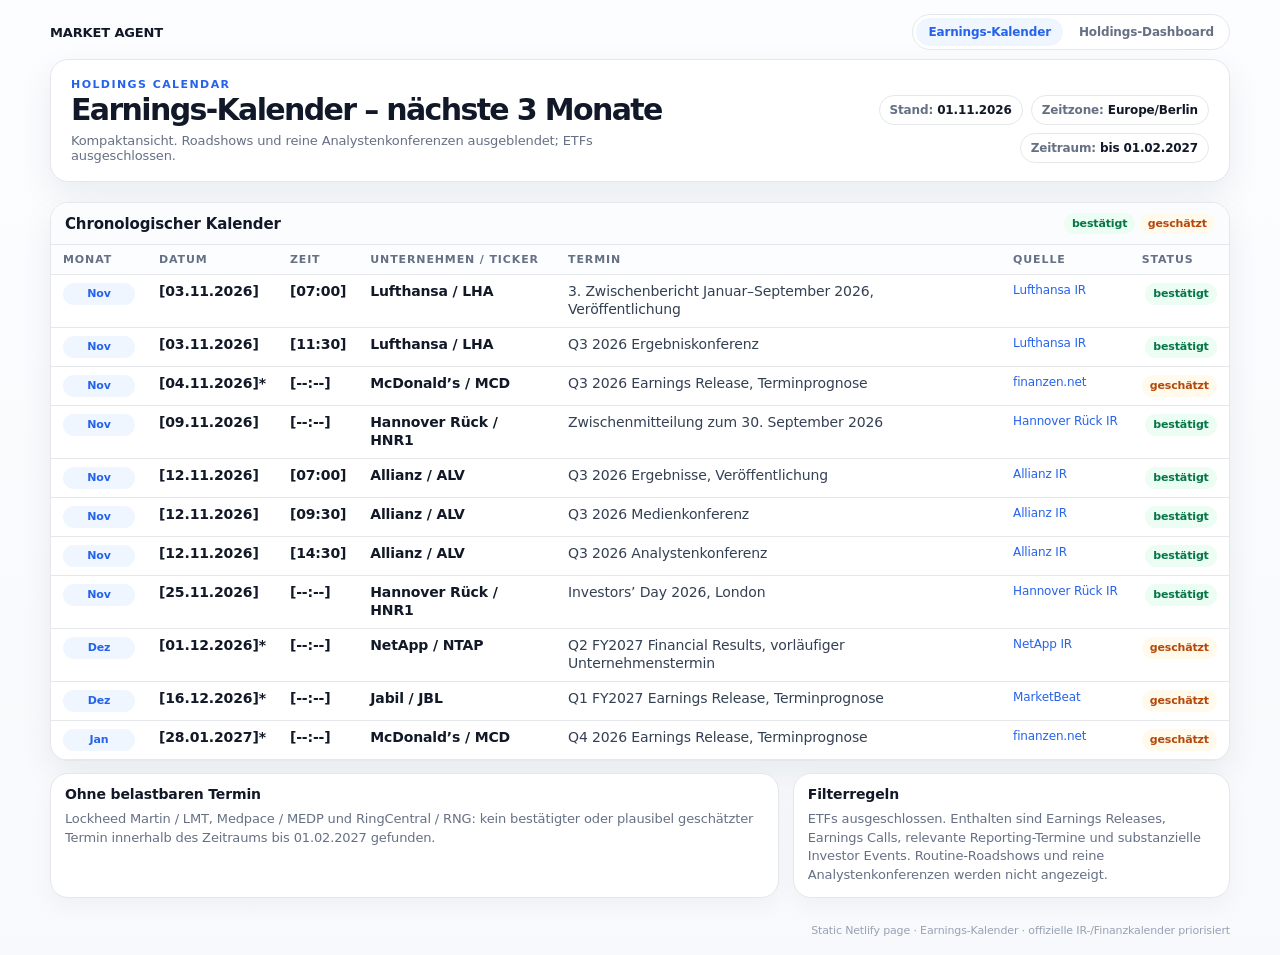
==== commit 4cbdb086: "Update earnings calendar to 2026-11-01 with verified IR dates and January estimate" ====
--- a/index.html
+++ b/index.html
@@ -1,15 +1,13 @@
-<!doctype html><html lang="de"><head><meta charset="utf-8"><meta name="viewport" content="width=device-width,initial-scale=1"><meta name="color-scheme" content="light"><title>Earnings-Kalender</title><style>:root{--bg:#f7f9fc;--panel:#fff;--ink:#111827;--muted:#667085;--line:#e5e7eb;--blue:#2563eb;--blue-bg:#eff6ff;--green:#067647;--green-bg:#ecfdf3;--orange:#b54708;--orange-bg:#fffaeb;--shadow:0 12px 34px rgba(16,24,40,.07);--radius:18px}*{box-sizing:border-box}body{margin:0;min-height:100vh;background:linear-gradient(180deg,#fbfdff 0%,var(--bg) 100%);color:var(--ink);font-family:Inter,ui-sans-serif,system-ui,-apple-system,BlinkMacSystemFont,"Segoe UI",Roboto,Arial,sans-serif;font-size:14px;letter-spacing:-.01em}a{color:var(--blue);text-decoration:none}.shell{width:min(1180px,calc(100% - 28px));margin:0 auto}header{padding:14px 0 10px}.topnav{display:flex;align-items:center;justify-content:space-between;gap:16px;margin-bottom:9px}.brand{font-size:13px;font-weight:850}.nav{display:flex;gap:4px;border:1px solid var(--line);border-radius:999px;background:#fff;padding:3px}.nav a{padding:7px 12px;border-radius:999px;color:var(--muted);font-size:12px;font-weight:800}.nav a.active{background:var(--blue-bg);color:var(--blue)}.hero{display:flex;justify-content:space-between;gap:18px;align-items:flex-end;border:1px solid var(--line);border-radius:var(--radius);background:#fff;box-shadow:var(--shadow);padding:18px 20px}.kicker{margin:0 0 4px;color:var(--blue);font-size:11px;font-weight:800;letter-spacing:.13em;text-transform:uppercase}h1{margin:0;font-size:30px;line-height:1;font-weight:850;letter-spacing:-.055em}.sub{margin:8px 0 0;color:var(--muted);font-size:13px}.meta{display:flex;gap:8px;flex-wrap:wrap;justify-content:flex-end}.chip{border:1px solid var(--line);border-radius:999px;background:#fff;padding:7px 10px;color:var(--muted);font-size:12px;font-weight:700}.chip strong{color:var(--ink)}main{padding:10px 0 26px}.card{border:1px solid var(--line);border-radius:var(--radius);background:var(--panel);box-shadow:var(--shadow);overflow:hidden}.bar{display:flex;justify-content:space-between;align-items:center;padding:10px 14px;border-bottom:1px solid var(--line);background:#fbfcfe}.bar h2{margin:0;font-size:15px}.tag{display:inline-flex;align-items:center;border-radius:999px;padding:4px 8px;font-size:11px;font-weight:800}.ok{background:var(--green-bg);color:var(--green)}.est{background:var(--orange-bg);color:var(--orange)}table{width:100%;border-collapse:collapse}th,td{padding:8px 12px;border-bottom:1px solid var(--line);vertical-align:top;text-align:left}th{font-size:11px;color:var(--muted);text-transform:uppercase;letter-spacing:.08em;background:#fcfdff}td{line-height:1.28}.date,.time{font-variant-numeric:tabular-nums;font-weight:800;white-space:nowrap}.company{font-weight:820}.event{color:#344054}.src{font-size:12px;color:var(--muted);white-space:nowrap}.status{text-align:right}.month{display:inline-flex;min-width:72px;justify-content:center;border-radius:999px;background:var(--blue-bg);color:var(--blue);padding:4px 7px;font-size:11px;font-weight:850}.status .tag{justify-content:center;min-width:72px}.foot{display:grid;grid-template-columns:1.25fr .75fr;gap:14px;margin-top:12px}.note{border:1px solid var(--line);border-radius:var(--radius);background:#fff;padding:12px 14px;box-shadow:0 8px 22px rgba(16,24,40,.04)}.note h3{margin:0 0 8px;font-size:14px}.note p,.note li{color:var(--muted);font-size:13px;line-height:1.45}.note p{margin:0}.note ul{margin:0;padding-left:18px}footer{padding:0 0 18px;color:#98a2b3;font-size:11px;text-align:right}@media(max-width:760px){.hero{display:block}.meta{justify-content:flex-start;margin-top:12px}table{font-size:12px}th,td{padding:7px 8px}.hide-sm{display:none}.foot{grid-template-columns:1fr}h1{font-size:25px}}</style></head><body><header class="shell"><div class="topnav"><div class="brand">MARKET AGENT</div><nav class="nav"><a class="active" href="/">Earnings-Kalender</a><a href="/dashboard.html">Holdings-Dashboard</a></nav></div><section class="hero"><div><p class="kicker">Holdings Calendar</p><h1>Earnings-Kalender – nächste 3 Monate</h1><p class="sub">Kompaktansicht. Roadshows und reine Analystenkonferenzen ausgeblendet; ETFs ausgeschlossen.</p></div><div class="meta"><span class="chip">Stand: <strong>25.10.2026</strong></span><span class="chip">Zeitzone: <strong>Europe/Berlin</strong></span><span class="chip">Zeitraum: <strong>bis 25.01.2027</strong></span></div></section></header><main class="shell"><section class="card"><div class="bar"><h2>Chronologischer Kalender</h2><div><span class="tag ok">bestätigt</span> <span class="tag est">geschätzt</span></div></div><table><thead><tr><th>Monat</th><th>Datum</th><th>Zeit</th><th>Unternehmen / Ticker</th><th>Termin</th><th class="hide-sm">Quelle</th><th>Status</th></tr></thead><tbody>
-<tr><td><span class="month">Okt</span></td><td class="date">[29.10.2026]</td><td class="time">[11:30]</td><td class="company">Caterpillar / CAT</td><td class="event">Q3 2026 Financial Results, Veröffentlichung</td><td class="src hide-sm"><a href="https://investors.caterpillar.com/news/news-details/2026/Caterpillar-Inc--to-Announce-Third-Quarter-2026-Financial-Results-on-October-29/default.aspx">Caterpillar IR</a></td><td class="status"><span class="tag ok">bestätigt</span></td></tr>
-<tr><td><span class="month">Okt</span></td><td class="date">[29.10.2026]</td><td class="time">[13:30]</td><td class="company">Caterpillar / CAT</td><td class="event">Q3 2026 Earnings Conference Call</td><td class="src hide-sm"><a href="https://investors.caterpillar.com/events-presentations/event-details/2026/3Q-2026-Caterpillar-Inc-Earnings-Conference-Call/default.aspx">Caterpillar IR</a></td><td class="status"><span class="tag ok">bestätigt</span></td></tr>
-<tr><td><span class="month">Okt</span></td><td class="date">[29.10.2026]</td><td class="time">[22:00]</td><td class="company">Amazon / AMZN</td><td class="event">Q3 2026 Financial Results Conference Call</td><td class="src hide-sm"><a href="https://press.aboutamazon.com/2026/10/amazon-com-to-webcast-third-quarter-2026-financial-results-conference-call">Amazon Presse</a></td><td class="status"><span class="tag ok">bestätigt</span></td></tr>
+<!doctype html><html lang="de"><head><meta charset="utf-8"><meta name="viewport" content="width=device-width,initial-scale=1"><meta name="color-scheme" content="light"><title>Earnings-Kalender</title><style>:root{--bg:#f7f9fc;--panel:#fff;--ink:#111827;--muted:#667085;--line:#e5e7eb;--blue:#2563eb;--blue-bg:#eff6ff;--green:#067647;--green-bg:#ecfdf3;--orange:#b54708;--orange-bg:#fffaeb;--shadow:0 12px 34px rgba(16,24,40,.07);--radius:18px}*{box-sizing:border-box}body{margin:0;min-height:100vh;background:linear-gradient(180deg,#fbfdff 0%,var(--bg) 100%);color:var(--ink);font-family:Inter,ui-sans-serif,system-ui,-apple-system,BlinkMacSystemFont,"Segoe UI",Roboto,Arial,sans-serif;font-size:14px;letter-spacing:-.01em}a{color:var(--blue);text-decoration:none}.shell{width:min(1180px,calc(100% - 28px));margin:0 auto}header{padding:14px 0 10px}.topnav{display:flex;align-items:center;justify-content:space-between;gap:16px;margin-bottom:9px}.brand{font-size:13px;font-weight:850}.nav{display:flex;gap:4px;border:1px solid var(--line);border-radius:999px;background:#fff;padding:3px}.nav a{padding:7px 12px;border-radius:999px;color:var(--muted);font-size:12px;font-weight:800}.nav a.active{background:var(--blue-bg);color:var(--blue)}.hero{display:flex;justify-content:space-between;gap:18px;align-items:flex-end;border:1px solid var(--line);border-radius:var(--radius);background:#fff;box-shadow:var(--shadow);padding:18px 20px}.kicker{margin:0 0 4px;color:var(--blue);font-size:11px;font-weight:800;letter-spacing:.13em;text-transform:uppercase}h1{margin:0;font-size:30px;line-height:1;font-weight:850;letter-spacing:-.055em}.sub{margin:8px 0 0;color:var(--muted);font-size:13px}.meta{display:flex;gap:8px;flex-wrap:wrap;justify-content:flex-end}.chip{border:1px solid var(--line);border-radius:999px;background:#fff;padding:7px 10px;color:var(--muted);font-size:12px;font-weight:700}.chip strong{color:var(--ink)}main{padding:10px 0 26px}.card{border:1px solid var(--line);border-radius:var(--radius);background:var(--panel);box-shadow:var(--shadow);overflow:hidden}.bar{display:flex;justify-content:space-between;align-items:center;padding:10px 14px;border-bottom:1px solid var(--line);background:#fbfcfe}.bar h2{margin:0;font-size:15px}.tag{display:inline-flex;align-items:center;border-radius:999px;padding:4px 8px;font-size:11px;font-weight:800}.ok{background:var(--green-bg);color:var(--green)}.est{background:var(--orange-bg);color:var(--orange)}table{width:100%;border-collapse:collapse}th,td{padding:8px 12px;border-bottom:1px solid var(--line);vertical-align:top;text-align:left}th{font-size:11px;color:var(--muted);text-transform:uppercase;letter-spacing:.08em;background:#fcfdff}td{line-height:1.28}.date,.time{font-variant-numeric:tabular-nums;font-weight:800;white-space:nowrap}.company{font-weight:820}.event{color:#344054}.src{font-size:12px;color:var(--muted);white-space:nowrap}.status{text-align:right}.month{display:inline-flex;min-width:72px;justify-content:center;border-radius:999px;background:var(--blue-bg);color:var(--blue);padding:4px 7px;font-size:11px;font-weight:850}.status .tag{justify-content:center;min-width:72px}.foot{display:grid;grid-template-columns:1.25fr .75fr;gap:14px;margin-top:12px}.note{border:1px solid var(--line);border-radius:var(--radius);background:#fff;padding:12px 14px;box-shadow:0 8px 22px rgba(16,24,40,.04)}.note h3{margin:0 0 8px;font-size:14px}.note p,.note li{color:var(--muted);font-size:13px;line-height:1.45}.note p{margin:0}.note ul{margin:0;padding-left:18px}footer{padding:0 0 18px;color:#98a2b3;font-size:11px;text-align:right}@media(max-width:760px){.hero{display:block}.meta{justify-content:flex-start;margin-top:12px}table{font-size:12px}th,td{padding:7px 8px}.hide-sm{display:none}.foot{grid-template-columns:1fr}h1{font-size:25px}}</style></head><body><header class="shell"><div class="topnav"><div class="brand">MARKET AGENT</div><nav class="nav"><a class="active" href="/">Earnings-Kalender</a><a href="/dashboard.html">Holdings-Dashboard</a></nav></div><section class="hero"><div><p class="kicker">Holdings Calendar</p><h1>Earnings-Kalender – nächste 3 Monate</h1><p class="sub">Kompaktansicht. Roadshows und reine Analystenkonferenzen ausgeblendet; ETFs ausgeschlossen.</p></div><div class="meta"><span class="chip">Stand: <strong>01.11.2026</strong></span><span class="chip">Zeitzone: <strong>Europe/Berlin</strong></span><span class="chip">Zeitraum: <strong>bis 01.02.2027</strong></span></div></section></header><main class="shell"><section class="card"><div class="bar"><h2>Chronologischer Kalender</h2><div><span class="tag ok">bestätigt</span> <span class="tag est">geschätzt</span></div></div><table><thead><tr><th>Monat</th><th>Datum</th><th>Zeit</th><th>Unternehmen / Ticker</th><th>Termin</th><th class="hide-sm">Quelle</th><th>Status</th></tr></thead><tbody>
 <tr><td><span class="month">Nov</span></td><td class="date">[03.11.2026]</td><td class="time">[07:00]</td><td class="company">Lufthansa / LHA</td><td class="event">3. Zwischenbericht Januar–September 2026, Veröffentlichung</td><td class="src hide-sm"><a href="https://investor-relations.lufthansagroup.com/en/financial-reports-publications/financial-reports.html">Lufthansa IR</a></td><td class="status"><span class="tag ok">bestätigt</span></td></tr>
-<tr><td><span class="month">Nov</span></td><td class="date">[03.11.2026]</td><td class="time">[11:30]</td><td class="company">Lufthansa / LHA</td><td class="event">Q3 2026 Ergebniskonferenz mit Analysten</td><td class="src hide-sm"><a href="https://investor-relations.lufthansagroup.com/en/financial-reports-publications/financial-reports.html">Lufthansa IR</a></td><td class="status"><span class="tag ok">bestätigt</span></td></tr>
-<tr><td><span class="month">Nov</span></td><td class="date">[04.11.2026]*</td><td class="time">[--:--]</td><td class="company">McDonald’s / MCD</td><td class="event">Q3 2026 Earnings Release, Terminprognose</td><td class="src hide-sm"><a href="https://www.marketbeat.com/earnings/reports/2026-11-4-mcdonalds-co-stock/">MarketBeat</a></td><td class="status"><span class="tag est">geschätzt</span></td></tr>
+<tr><td><span class="month">Nov</span></td><td class="date">[03.11.2026]</td><td class="time">[11:30]</td><td class="company">Lufthansa / LHA</td><td class="event">Q3 2026 Ergebniskonferenz</td><td class="src hide-sm"><a href="https://investor-relations.lufthansagroup.com/en/financial-reports-publications/financial-reports.html">Lufthansa IR</a></td><td class="status"><span class="tag ok">bestätigt</span></td></tr>
+<tr><td><span class="month">Nov</span></td><td class="date">[04.11.2026]*</td><td class="time">[--:--]</td><td class="company">McDonald’s / MCD</td><td class="event">Q3 2026 Earnings Release, Terminprognose</td><td class="src hide-sm"><a href="https://www.finanzen.net/termine/mcdonalds">finanzen.net</a></td><td class="status"><span class="tag est">geschätzt</span></td></tr>
 <tr><td><span class="month">Nov</span></td><td class="date">[09.11.2026]</td><td class="time">[--:--]</td><td class="company">Hannover Rück / HNR1</td><td class="event">Zwischenmitteilung zum 30. September 2026</td><td class="src hide-sm"><a href="https://www.hannover-re.com/en/investors/events-and-presentations/">Hannover Rück IR</a></td><td class="status"><span class="tag ok">bestätigt</span></td></tr>
-<tr><td><span class="month">Nov</span></td><td class="date">[12.11.2026]</td><td class="time">[07:00]</td><td class="company">Allianz / ALV</td><td class="event">Q3 2026 Ergebnisse, Veröffentlichung</td><td class="src hide-sm"><a href="https://www.allianz.com/de/investor_relations/ergebnisse-berichte/ergebnisse.html">Allianz Ergebnisse</a></td><td class="status"><span class="tag ok">bestätigt</span></td></tr>
-<tr><td><span class="month">Nov</span></td><td class="date">[12.11.2026]</td><td class="time">[09:30]</td><td class="company">Allianz / ALV</td><td class="event">Q3 2026 Medienkonferenz zu den Ergebnissen</td><td class="src hide-sm"><a href="https://www.allianz.com/de/investor_relations/ergebnisse-berichte/ergebnisse.html">Allianz Ergebnisse</a></td><td class="status"><span class="tag ok">bestätigt</span></td></tr>
-<tr><td><span class="month">Nov</span></td><td class="date">[12.11.2026]</td><td class="time">[14:30]</td><td class="company">Allianz / ALV</td><td class="event">Q3 2026 Analystenkonferenz zu den Ergebnissen</td><td class="src hide-sm"><a href="https://www.allianz.com/de/investor_relations/ergebnisse-berichte/ergebnisse.html">Allianz Ergebnisse</a></td><td class="status"><span class="tag ok">bestätigt</span></td></tr>
+<tr><td><span class="month">Nov</span></td><td class="date">[12.11.2026]</td><td class="time">[07:00]</td><td class="company">Allianz / ALV</td><td class="event">Q3 2026 Ergebnisse, Veröffentlichung</td><td class="src hide-sm"><a href="https://www.allianz.com/de/investor_relations/ergebnisse-berichte/ergebnisse.html">Allianz IR</a></td><td class="status"><span class="tag ok">bestätigt</span></td></tr>
+<tr><td><span class="month">Nov</span></td><td class="date">[12.11.2026]</td><td class="time">[09:30]</td><td class="company">Allianz / ALV</td><td class="event">Q3 2026 Medienkonferenz</td><td class="src hide-sm"><a href="https://www.allianz.com/de/investor_relations/ergebnisse-berichte/ergebnisse.html">Allianz IR</a></td><td class="status"><span class="tag ok">bestätigt</span></td></tr>
+<tr><td><span class="month">Nov</span></td><td class="date">[12.11.2026]</td><td class="time">[14:30]</td><td class="company">Allianz / ALV</td><td class="event">Q3 2026 Analystenkonferenz</td><td class="src hide-sm"><a href="https://www.allianz.com/de/investor_relations/ergebnisse-berichte/ergebnisse.html">Allianz IR</a></td><td class="status"><span class="tag ok">bestätigt</span></td></tr>
 <tr><td><span class="month">Nov</span></td><td class="date">[25.11.2026]</td><td class="time">[--:--]</td><td class="company">Hannover Rück / HNR1</td><td class="event">Investors’ Day 2026, London</td><td class="src hide-sm"><a href="https://www.hannover-re.com/en/investors/events-and-presentations/investors-day/">Hannover Rück IR</a></td><td class="status"><span class="tag ok">bestätigt</span></td></tr>
-<tr><td><span class="month">Dez</span></td><td class="date">[01.12.2026]*</td><td class="time">[--:--]</td><td class="company">NetApp / NTAP</td><td class="event">Q2 FY2027 Financial Results, vorläufiger Unternehmenstermin</td><td class="src hide-sm"><a href="https://investors.netapp.com/news/news-details/2026/NetApp-Hosts-First-Quarter-of-Fiscal-Year-2027-Financial-Results-Webcast/default.aspx">NetApp IR</a></td><td class="status"><span class="tag est">geschätzt</span></td></tr>
-<tr><td><span class="month">Dez</span></td><td class="date">[16.12.2026]*</td><td class="time">[--:--]</td><td class="company">Jabil / JBL</td><td class="event">Q1 FY2027 Earnings Release, geschätzter Termin</td><td class="src hide-sm"><a href="https://www.marketbeat.com/stocks/NYSE/JBL/earnings/">MarketBeat</a></td><td class="status"><span class="tag est">geschätzt</span></td></tr>
-</tbody></table></section><section class="foot"><div class="note"><h3>Ohne belastbaren Termin</h3><p>Lockheed Martin / LMT, Medpace / MEDP und RingCentral / RNG: kein bestätigter oder plausibel geschätzter Termin innerhalb des Zeitraums bis 25.01.2027 gefunden.</p></div><div class="note"><h3>Filterregeln</h3><p>ETFs ausgeschlossen. Enthalten sind Earnings Releases, Earnings Calls, relevante Reporting-Termine und substanzielle Investor Events. Routine-Roadshows und reine Analystenkonferenzen werden nicht angezeigt.</p></div></section></main><footer class="shell">Static Netlify page · Earnings-Kalender · offizielle IR-/Finanzkalender priorisiert</footer></body></html>+<tr><td><span class="month">Dez</span></td><td class="date">[01.12.2026]*</td><td class="time">[--:--]</td><td class="company">NetApp / NTAP</td><td class="event">Q2 FY2027 Financial Results, vorläufiger Unternehmenstermin</td><td class="src hide-sm"><a href="https://investors.netapp.com/news/news-details/2026/NetApp-Hosts-Fourth-Quarter-and-Fiscal-Year-2026-Financial-Results-Webcast/default.aspx">NetApp IR</a></td><td class="status"><span class="tag est">geschätzt</span></td></tr>
+<tr><td><span class="month">Dez</span></td><td class="date">[16.12.2026]*</td><td class="time">[--:--]</td><td class="company">Jabil / JBL</td><td class="event">Q1 FY2027 Earnings Release, Terminprognose</td><td class="src hide-sm"><a href="https://www.marketbeat.com/stocks/NYSE/JBL/earnings/">MarketBeat</a></td><td class="status"><span class="tag est">geschätzt</span></td></tr>
+<tr><td><span class="month">Jan</span></td><td class="date">[28.01.2027]*</td><td class="time">[--:--]</td><td class="company">McDonald’s / MCD</td><td class="event">Q4 2026 Earnings Release, Terminprognose</td><td class="src hide-sm"><a href="https://www.finanzen.net/termine/mcdonalds">finanzen.net</a></td><td class="status"><span class="tag est">geschätzt</span></td></tr>
+</tbody></table></section><section class="foot"><div class="note"><h3>Ohne belastbaren Termin</h3><p>Lockheed Martin / LMT, Medpace / MEDP und RingCentral / RNG: kein bestätigter oder plausibel geschätzter Termin innerhalb des Zeitraums bis 01.02.2027 gefunden.</p></div><div class="note"><h3>Filterregeln</h3><p>ETFs ausgeschlossen. Enthalten sind Earnings Releases, Earnings Calls, relevante Reporting-Termine und substanzielle Investor Events. Routine-Roadshows und reine Analystenkonferenzen werden nicht angezeigt.</p></div></section></main><footer class="shell">Static Netlify page · Earnings-Kalender · offizielle IR-/Finanzkalender priorisiert</footer></body></html>
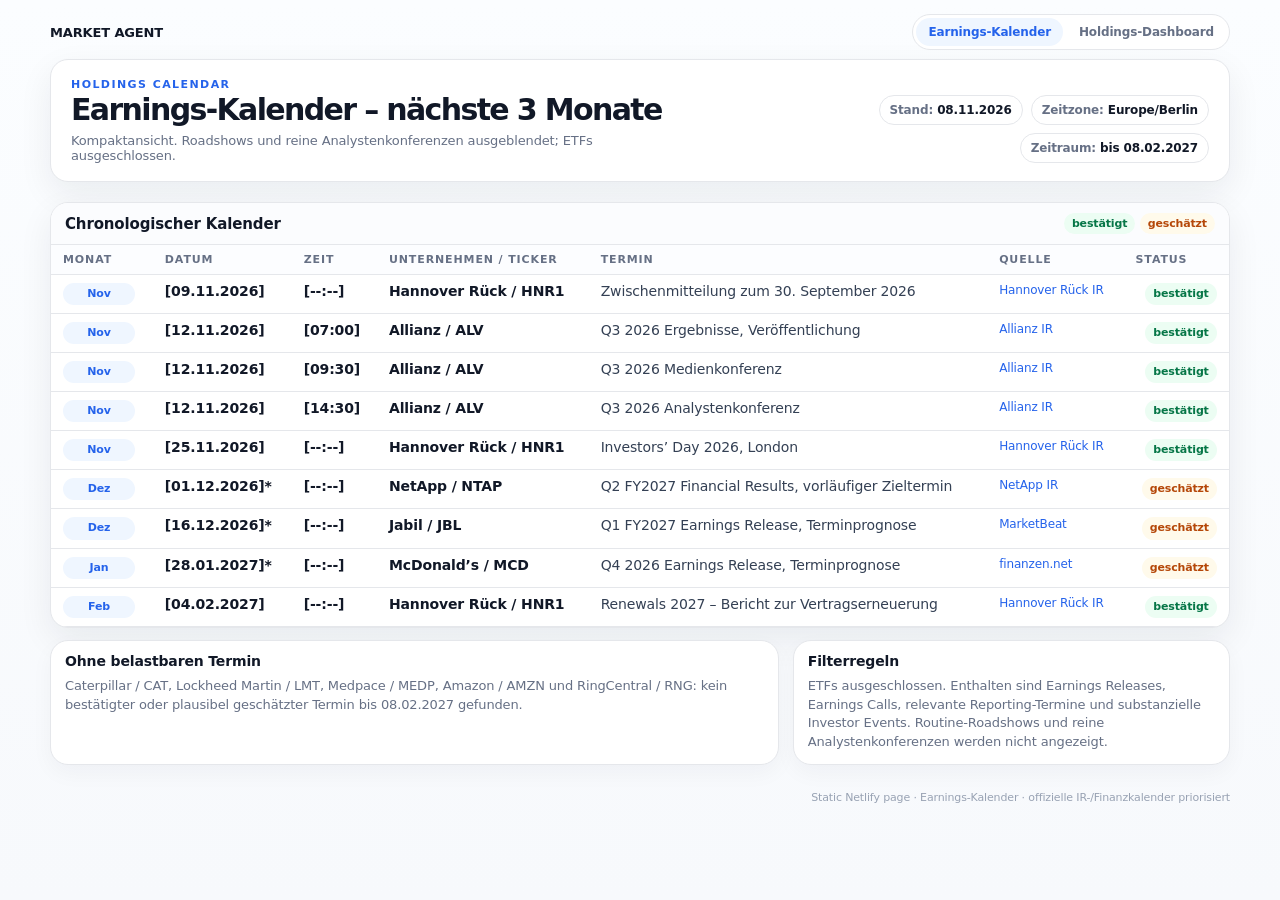
==== commit edd2f430: "Update earnings calendar to 8 Nov 2026; retain approved light table layout" ====
--- a/index.html
+++ b/index.html
@@ -1,13 +1,11 @@
-<!doctype html><html lang="de"><head><meta charset="utf-8"><meta name="viewport" content="width=device-width,initial-scale=1"><meta name="color-scheme" content="light"><title>Earnings-Kalender</title><style>:root{--bg:#f7f9fc;--panel:#fff;--ink:#111827;--muted:#667085;--line:#e5e7eb;--blue:#2563eb;--blue-bg:#eff6ff;--green:#067647;--green-bg:#ecfdf3;--orange:#b54708;--orange-bg:#fffaeb;--shadow:0 12px 34px rgba(16,24,40,.07);--radius:18px}*{box-sizing:border-box}body{margin:0;min-height:100vh;background:linear-gradient(180deg,#fbfdff 0%,var(--bg) 100%);color:var(--ink);font-family:Inter,ui-sans-serif,system-ui,-apple-system,BlinkMacSystemFont,"Segoe UI",Roboto,Arial,sans-serif;font-size:14px;letter-spacing:-.01em}a{color:var(--blue);text-decoration:none}.shell{width:min(1180px,calc(100% - 28px));margin:0 auto}header{padding:14px 0 10px}.topnav{display:flex;align-items:center;justify-content:space-between;gap:16px;margin-bottom:9px}.brand{font-size:13px;font-weight:850}.nav{display:flex;gap:4px;border:1px solid var(--line);border-radius:999px;background:#fff;padding:3px}.nav a{padding:7px 12px;border-radius:999px;color:var(--muted);font-size:12px;font-weight:800}.nav a.active{background:var(--blue-bg);color:var(--blue)}.hero{display:flex;justify-content:space-between;gap:18px;align-items:flex-end;border:1px solid var(--line);border-radius:var(--radius);background:#fff;box-shadow:var(--shadow);padding:18px 20px}.kicker{margin:0 0 4px;color:var(--blue);font-size:11px;font-weight:800;letter-spacing:.13em;text-transform:uppercase}h1{margin:0;font-size:30px;line-height:1;font-weight:850;letter-spacing:-.055em}.sub{margin:8px 0 0;color:var(--muted);font-size:13px}.meta{display:flex;gap:8px;flex-wrap:wrap;justify-content:flex-end}.chip{border:1px solid var(--line);border-radius:999px;background:#fff;padding:7px 10px;color:var(--muted);font-size:12px;font-weight:700}.chip strong{color:var(--ink)}main{padding:10px 0 26px}.card{border:1px solid var(--line);border-radius:var(--radius);background:var(--panel);box-shadow:var(--shadow);overflow:hidden}.bar{display:flex;justify-content:space-between;align-items:center;padding:10px 14px;border-bottom:1px solid var(--line);background:#fbfcfe}.bar h2{margin:0;font-size:15px}.tag{display:inline-flex;align-items:center;border-radius:999px;padding:4px 8px;font-size:11px;font-weight:800}.ok{background:var(--green-bg);color:var(--green)}.est{background:var(--orange-bg);color:var(--orange)}table{width:100%;border-collapse:collapse}th,td{padding:8px 12px;border-bottom:1px solid var(--line);vertical-align:top;text-align:left}th{font-size:11px;color:var(--muted);text-transform:uppercase;letter-spacing:.08em;background:#fcfdff}td{line-height:1.28}.date,.time{font-variant-numeric:tabular-nums;font-weight:800;white-space:nowrap}.company{font-weight:820}.event{color:#344054}.src{font-size:12px;color:var(--muted);white-space:nowrap}.status{text-align:right}.month{display:inline-flex;min-width:72px;justify-content:center;border-radius:999px;background:var(--blue-bg);color:var(--blue);padding:4px 7px;font-size:11px;font-weight:850}.status .tag{justify-content:center;min-width:72px}.foot{display:grid;grid-template-columns:1.25fr .75fr;gap:14px;margin-top:12px}.note{border:1px solid var(--line);border-radius:var(--radius);background:#fff;padding:12px 14px;box-shadow:0 8px 22px rgba(16,24,40,.04)}.note h3{margin:0 0 8px;font-size:14px}.note p,.note li{color:var(--muted);font-size:13px;line-height:1.45}.note p{margin:0}.note ul{margin:0;padding-left:18px}footer{padding:0 0 18px;color:#98a2b3;font-size:11px;text-align:right}@media(max-width:760px){.hero{display:block}.meta{justify-content:flex-start;margin-top:12px}table{font-size:12px}th,td{padding:7px 8px}.hide-sm{display:none}.foot{grid-template-columns:1fr}h1{font-size:25px}}</style></head><body><header class="shell"><div class="topnav"><div class="brand">MARKET AGENT</div><nav class="nav"><a class="active" href="/">Earnings-Kalender</a><a href="/dashboard.html">Holdings-Dashboard</a></nav></div><section class="hero"><div><p class="kicker">Holdings Calendar</p><h1>Earnings-Kalender – nächste 3 Monate</h1><p class="sub">Kompaktansicht. Roadshows und reine Analystenkonferenzen ausgeblendet; ETFs ausgeschlossen.</p></div><div class="meta"><span class="chip">Stand: <strong>01.11.2026</strong></span><span class="chip">Zeitzone: <strong>Europe/Berlin</strong></span><span class="chip">Zeitraum: <strong>bis 01.02.2027</strong></span></div></section></header><main class="shell"><section class="card"><div class="bar"><h2>Chronologischer Kalender</h2><div><span class="tag ok">bestätigt</span> <span class="tag est">geschätzt</span></div></div><table><thead><tr><th>Monat</th><th>Datum</th><th>Zeit</th><th>Unternehmen / Ticker</th><th>Termin</th><th class="hide-sm">Quelle</th><th>Status</th></tr></thead><tbody>
-<tr><td><span class="month">Nov</span></td><td class="date">[03.11.2026]</td><td class="time">[07:00]</td><td class="company">Lufthansa / LHA</td><td class="event">3. Zwischenbericht Januar–September 2026, Veröffentlichung</td><td class="src hide-sm"><a href="https://investor-relations.lufthansagroup.com/en/financial-reports-publications/financial-reports.html">Lufthansa IR</a></td><td class="status"><span class="tag ok">bestätigt</span></td></tr>
-<tr><td><span class="month">Nov</span></td><td class="date">[03.11.2026]</td><td class="time">[11:30]</td><td class="company">Lufthansa / LHA</td><td class="event">Q3 2026 Ergebniskonferenz</td><td class="src hide-sm"><a href="https://investor-relations.lufthansagroup.com/en/financial-reports-publications/financial-reports.html">Lufthansa IR</a></td><td class="status"><span class="tag ok">bestätigt</span></td></tr>
-<tr><td><span class="month">Nov</span></td><td class="date">[04.11.2026]*</td><td class="time">[--:--]</td><td class="company">McDonald’s / MCD</td><td class="event">Q3 2026 Earnings Release, Terminprognose</td><td class="src hide-sm"><a href="https://www.finanzen.net/termine/mcdonalds">finanzen.net</a></td><td class="status"><span class="tag est">geschätzt</span></td></tr>
+<!doctype html><html lang="de"><head><meta charset="utf-8"><meta name="viewport" content="width=device-width,initial-scale=1"><meta name="color-scheme" content="light"><title>Earnings-Kalender</title><style>:root{--bg:#f7f9fc;--panel:#fff;--ink:#111827;--muted:#667085;--line:#e5e7eb;--blue:#2563eb;--blue-bg:#eff6ff;--green:#067647;--green-bg:#ecfdf3;--orange:#b54708;--orange-bg:#fffaeb;--shadow:0 12px 34px rgba(16,24,40,.07);--radius:18px}*{box-sizing:border-box}body{margin:0;min-height:100vh;background:linear-gradient(180deg,#fbfdff 0%,var(--bg) 100%);color:var(--ink);font-family:Inter,ui-sans-serif,system-ui,-apple-system,BlinkMacSystemFont,"Segoe UI",Roboto,Arial,sans-serif;font-size:14px;letter-spacing:-.01em}a{color:var(--blue);text-decoration:none}.shell{width:min(1180px,calc(100% - 28px));margin:0 auto}header{padding:14px 0 10px}.topnav{display:flex;align-items:center;justify-content:space-between;gap:16px;margin-bottom:9px}.brand{font-size:13px;font-weight:850}.nav{display:flex;gap:4px;border:1px solid var(--line);border-radius:999px;background:#fff;padding:3px}.nav a{padding:7px 12px;border-radius:999px;color:var(--muted);font-size:12px;font-weight:800}.nav a.active{background:var(--blue-bg);color:var(--blue)}.hero{display:flex;justify-content:space-between;gap:18px;align-items:flex-end;border:1px solid var(--line);border-radius:var(--radius);background:#fff;box-shadow:var(--shadow);padding:18px 20px}.kicker{margin:0 0 4px;color:var(--blue);font-size:11px;font-weight:800;letter-spacing:.13em;text-transform:uppercase}h1{margin:0;font-size:30px;line-height:1;font-weight:850;letter-spacing:-.055em}.sub{margin:8px 0 0;color:var(--muted);font-size:13px}.meta{display:flex;gap:8px;flex-wrap:wrap;justify-content:flex-end}.chip{border:1px solid var(--line);border-radius:999px;background:#fff;padding:7px 10px;color:var(--muted);font-size:12px;font-weight:700}.chip strong{color:var(--ink)}main{padding:10px 0 26px}.card{border:1px solid var(--line);border-radius:var(--radius);background:var(--panel);box-shadow:var(--shadow);overflow:hidden}.bar{display:flex;justify-content:space-between;align-items:center;padding:10px 14px;border-bottom:1px solid var(--line);background:#fbfcfe}.bar h2{margin:0;font-size:15px}.tag{display:inline-flex;align-items:center;border-radius:999px;padding:4px 8px;font-size:11px;font-weight:800}.ok{background:var(--green-bg);color:var(--green)}.est{background:var(--orange-bg);color:var(--orange)}table{width:100%;border-collapse:collapse}th,td{padding:8px 12px;border-bottom:1px solid var(--line);vertical-align:top;text-align:left}th{font-size:11px;color:var(--muted);text-transform:uppercase;letter-spacing:.08em;background:#fcfdff}td{line-height:1.28}.date,.time{font-variant-numeric:tabular-nums;font-weight:800;white-space:nowrap}.company{font-weight:820}.event{color:#344054}.src{font-size:12px;color:var(--muted);white-space:nowrap}.status{text-align:right}.month{display:inline-flex;min-width:72px;justify-content:center;border-radius:999px;background:var(--blue-bg);color:var(--blue);padding:4px 7px;font-size:11px;font-weight:850}.status .tag{justify-content:center;min-width:72px}.foot{display:grid;grid-template-columns:1.25fr .75fr;gap:14px;margin-top:12px}.note{border:1px solid var(--line);border-radius:var(--radius);background:#fff;padding:12px 14px;box-shadow:0 8px 22px rgba(16,24,40,.04)}.note h3{margin:0 0 8px;font-size:14px}.note p,.note li{color:var(--muted);font-size:13px;line-height:1.45}.note p{margin:0}.note ul{margin:0;padding-left:18px}footer{padding:0 0 18px;color:#98a2b3;font-size:11px;text-align:right}@media(max-width:760px){.hero{display:block}.meta{justify-content:flex-start;margin-top:12px}table{font-size:12px}th,td{padding:7px 8px}.hide-sm{display:none}.foot{grid-template-columns:1fr}h1{font-size:25px}}</style></head><body><header class="shell"><div class="topnav"><div class="brand">MARKET AGENT</div><nav class="nav"><a class="active" href="/">Earnings-Kalender</a><a href="/dashboard.html">Holdings-Dashboard</a></nav></div><section class="hero"><div><p class="kicker">Holdings Calendar</p><h1>Earnings-Kalender – nächste 3 Monate</h1><p class="sub">Kompaktansicht. Roadshows und reine Analystenkonferenzen ausgeblendet; ETFs ausgeschlossen.</p></div><div class="meta"><span class="chip">Stand: <strong>08.11.2026</strong></span><span class="chip">Zeitzone: <strong>Europe/Berlin</strong></span><span class="chip">Zeitraum: <strong>bis 08.02.2027</strong></span></div></section></header><main class="shell"><section class="card"><div class="bar"><h2>Chronologischer Kalender</h2><div><span class="tag ok">bestätigt</span> <span class="tag est">geschätzt</span></div></div><table><thead><tr><th>Monat</th><th>Datum</th><th>Zeit</th><th>Unternehmen / Ticker</th><th>Termin</th><th class="hide-sm">Quelle</th><th>Status</th></tr></thead><tbody>
 <tr><td><span class="month">Nov</span></td><td class="date">[09.11.2026]</td><td class="time">[--:--]</td><td class="company">Hannover Rück / HNR1</td><td class="event">Zwischenmitteilung zum 30. September 2026</td><td class="src hide-sm"><a href="https://www.hannover-re.com/en/investors/events-and-presentations/">Hannover Rück IR</a></td><td class="status"><span class="tag ok">bestätigt</span></td></tr>
-<tr><td><span class="month">Nov</span></td><td class="date">[12.11.2026]</td><td class="time">[07:00]</td><td class="company">Allianz / ALV</td><td class="event">Q3 2026 Ergebnisse, Veröffentlichung</td><td class="src hide-sm"><a href="https://www.allianz.com/de/investor_relations/ergebnisse-berichte/ergebnisse.html">Allianz IR</a></td><td class="status"><span class="tag ok">bestätigt</span></td></tr>
-<tr><td><span class="month">Nov</span></td><td class="date">[12.11.2026]</td><td class="time">[09:30]</td><td class="company">Allianz / ALV</td><td class="event">Q3 2026 Medienkonferenz</td><td class="src hide-sm"><a href="https://www.allianz.com/de/investor_relations/ergebnisse-berichte/ergebnisse.html">Allianz IR</a></td><td class="status"><span class="tag ok">bestätigt</span></td></tr>
-<tr><td><span class="month">Nov</span></td><td class="date">[12.11.2026]</td><td class="time">[14:30]</td><td class="company">Allianz / ALV</td><td class="event">Q3 2026 Analystenkonferenz</td><td class="src hide-sm"><a href="https://www.allianz.com/de/investor_relations/ergebnisse-berichte/ergebnisse.html">Allianz IR</a></td><td class="status"><span class="tag ok">bestätigt</span></td></tr>
-<tr><td><span class="month">Nov</span></td><td class="date">[25.11.2026]</td><td class="time">[--:--]</td><td class="company">Hannover Rück / HNR1</td><td class="event">Investors’ Day 2026, London</td><td class="src hide-sm"><a href="https://www.hannover-re.com/en/investors/events-and-presentations/investors-day/">Hannover Rück IR</a></td><td class="status"><span class="tag ok">bestätigt</span></td></tr>
-<tr><td><span class="month">Dez</span></td><td class="date">[01.12.2026]*</td><td class="time">[--:--]</td><td class="company">NetApp / NTAP</td><td class="event">Q2 FY2027 Financial Results, vorläufiger Unternehmenstermin</td><td class="src hide-sm"><a href="https://investors.netapp.com/news/news-details/2026/NetApp-Hosts-Fourth-Quarter-and-Fiscal-Year-2026-Financial-Results-Webcast/default.aspx">NetApp IR</a></td><td class="status"><span class="tag est">geschätzt</span></td></tr>
+<tr><td><span class="month">Nov</span></td><td class="date">[12.11.2026]</td><td class="time">[07:00]</td><td class="company">Allianz / ALV</td><td class="event">Q3 2026 Ergebnisse, Veröffentlichung</td><td class="src hide-sm"><a href="https://www.allianz.com/de/investor_relations/konferenzen-praesentationen/finanzkalender.html">Allianz IR</a></td><td class="status"><span class="tag ok">bestätigt</span></td></tr>
+<tr><td><span class="month">Nov</span></td><td class="date">[12.11.2026]</td><td class="time">[09:30]</td><td class="company">Allianz / ALV</td><td class="event">Q3 2026 Medienkonferenz</td><td class="src hide-sm"><a href="https://www.allianz.com/de/investor_relations/konferenzen-praesentationen/finanzkalender.html">Allianz IR</a></td><td class="status"><span class="tag ok">bestätigt</span></td></tr>
+<tr><td><span class="month">Nov</span></td><td class="date">[12.11.2026]</td><td class="time">[14:30]</td><td class="company">Allianz / ALV</td><td class="event">Q3 2026 Analystenkonferenz</td><td class="src hide-sm"><a href="https://www.allianz.com/de/investor_relations/konferenzen-praesentationen/finanzkalender.html">Allianz IR</a></td><td class="status"><span class="tag ok">bestätigt</span></td></tr>
+<tr><td><span class="month">Nov</span></td><td class="date">[25.11.2026]</td><td class="time">[--:--]</td><td class="company">Hannover Rück / HNR1</td><td class="event">Investors’ Day 2026, London</td><td class="src hide-sm"><a href="https://www.hannover-re.com/en/investors/events-and-presentations/">Hannover Rück IR</a></td><td class="status"><span class="tag ok">bestätigt</span></td></tr>
+<tr><td><span class="month">Dez</span></td><td class="date">[01.12.2026]*</td><td class="time">[--:--]</td><td class="company">NetApp / NTAP</td><td class="event">Q2 FY2027 Financial Results, vorläufiger Zieltermin</td><td class="src hide-sm"><a href="https://investors.netapp.com/news/news-details/2026/NetApp-Hosts-Fourth-Quarter-and-Fiscal-Year-2026-Financial-Results-Webcast/default.aspx">NetApp IR</a></td><td class="status"><span class="tag est">geschätzt</span></td></tr>
 <tr><td><span class="month">Dez</span></td><td class="date">[16.12.2026]*</td><td class="time">[--:--]</td><td class="company">Jabil / JBL</td><td class="event">Q1 FY2027 Earnings Release, Terminprognose</td><td class="src hide-sm"><a href="https://www.marketbeat.com/stocks/NYSE/JBL/earnings/">MarketBeat</a></td><td class="status"><span class="tag est">geschätzt</span></td></tr>
 <tr><td><span class="month">Jan</span></td><td class="date">[28.01.2027]*</td><td class="time">[--:--]</td><td class="company">McDonald’s / MCD</td><td class="event">Q4 2026 Earnings Release, Terminprognose</td><td class="src hide-sm"><a href="https://www.finanzen.net/termine/mcdonalds">finanzen.net</a></td><td class="status"><span class="tag est">geschätzt</span></td></tr>
-</tbody></table></section><section class="foot"><div class="note"><h3>Ohne belastbaren Termin</h3><p>Lockheed Martin / LMT, Medpace / MEDP und RingCentral / RNG: kein bestätigter oder plausibel geschätzter Termin innerhalb des Zeitraums bis 01.02.2027 gefunden.</p></div><div class="note"><h3>Filterregeln</h3><p>ETFs ausgeschlossen. Enthalten sind Earnings Releases, Earnings Calls, relevante Reporting-Termine und substanzielle Investor Events. Routine-Roadshows und reine Analystenkonferenzen werden nicht angezeigt.</p></div></section></main><footer class="shell">Static Netlify page · Earnings-Kalender · offizielle IR-/Finanzkalender priorisiert</footer></body></html>+<tr><td><span class="month">Feb</span></td><td class="date">[04.02.2027]</td><td class="time">[--:--]</td><td class="company">Hannover Rück / HNR1</td><td class="event">Renewals 2027 – Bericht zur Vertragserneuerung</td><td class="src hide-sm"><a href="https://www.hannover-re.com/en/investors/events-and-presentations/">Hannover Rück IR</a></td><td class="status"><span class="tag ok">bestätigt</span></td></tr>
+</tbody></table></section><section class="foot"><div class="note"><h3>Ohne belastbaren Termin</h3><p>Caterpillar / CAT, Lockheed Martin / LMT, Medpace / MEDP, Amazon / AMZN und RingCentral / RNG: kein bestätigter oder plausibel geschätzter Termin bis 08.02.2027 gefunden.</p></div><div class="note"><h3>Filterregeln</h3><p>ETFs ausgeschlossen. Enthalten sind Earnings Releases, Earnings Calls, relevante Reporting-Termine und substanzielle Investor Events. Routine-Roadshows und reine Analystenkonferenzen werden nicht angezeigt.</p></div></section></main><footer class="shell">Static Netlify page · Earnings-Kalender · offizielle IR-/Finanzkalender priorisiert</footer></body></html>
